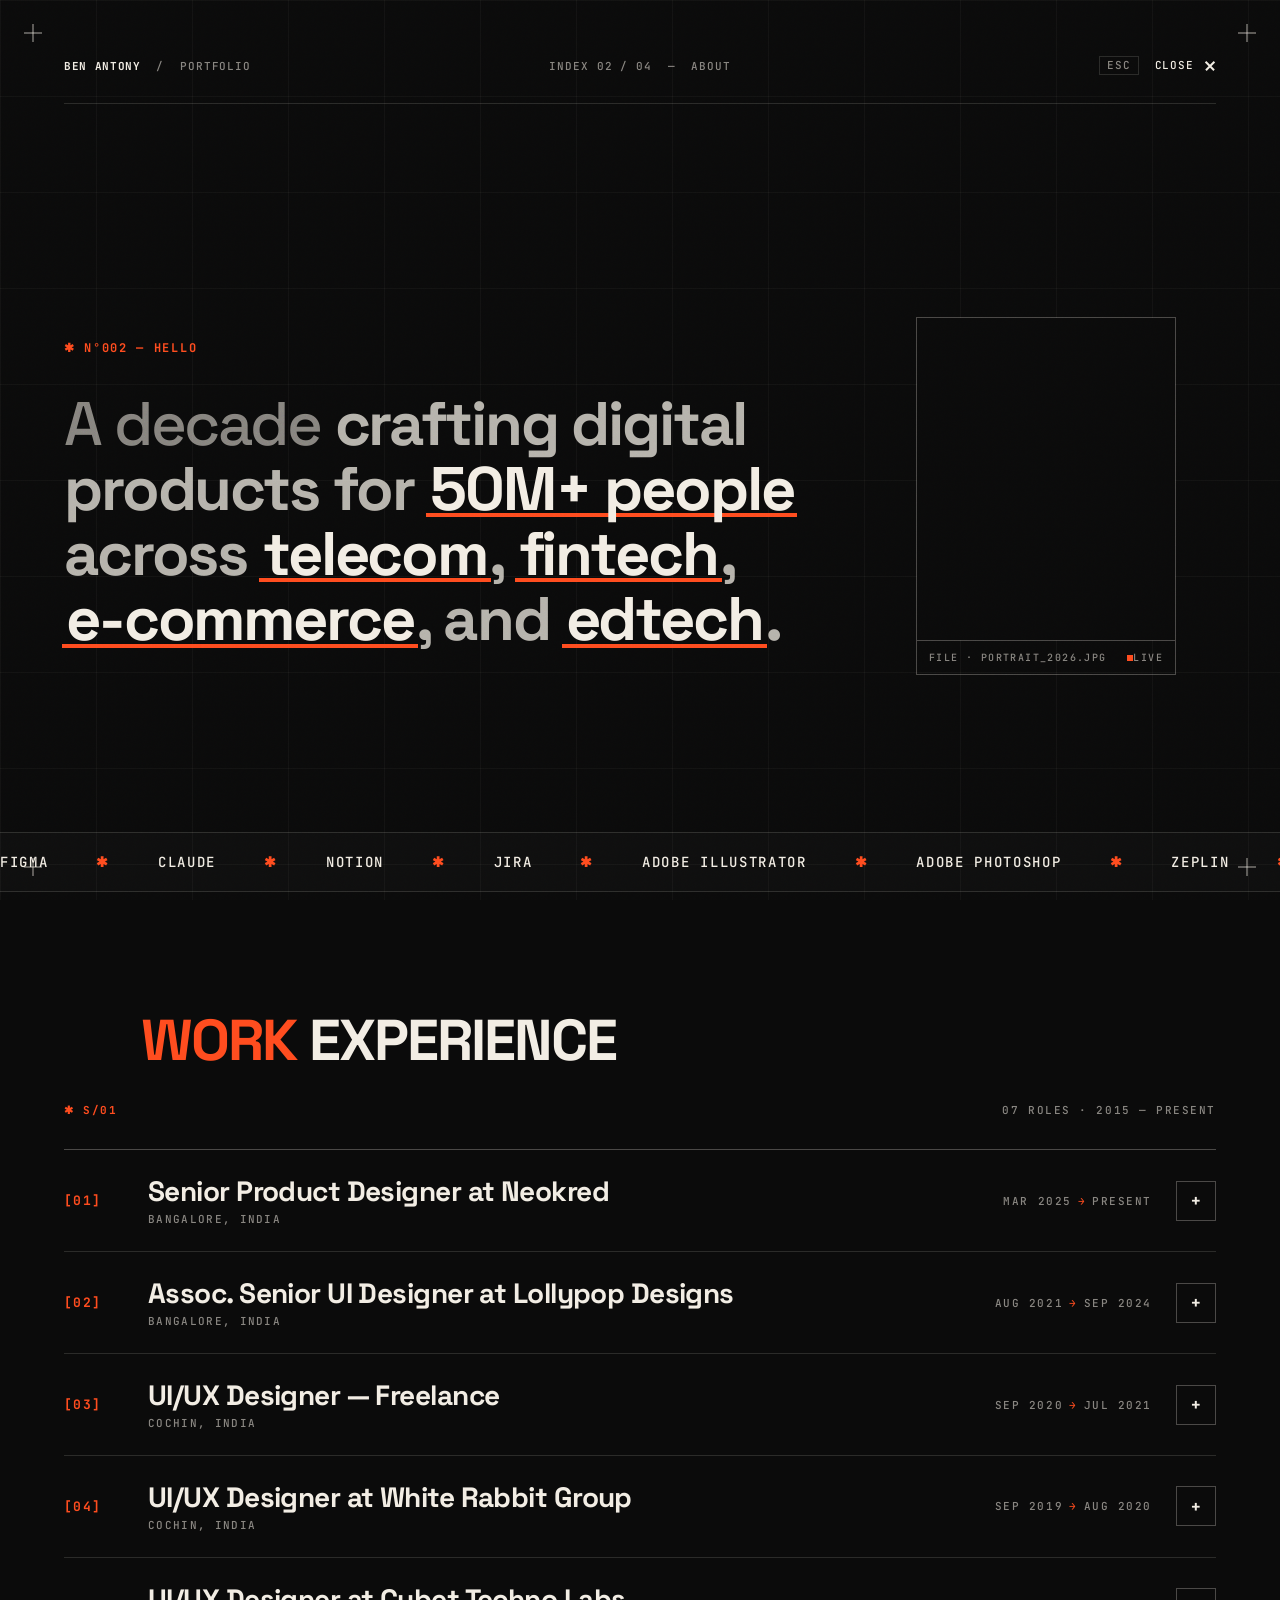
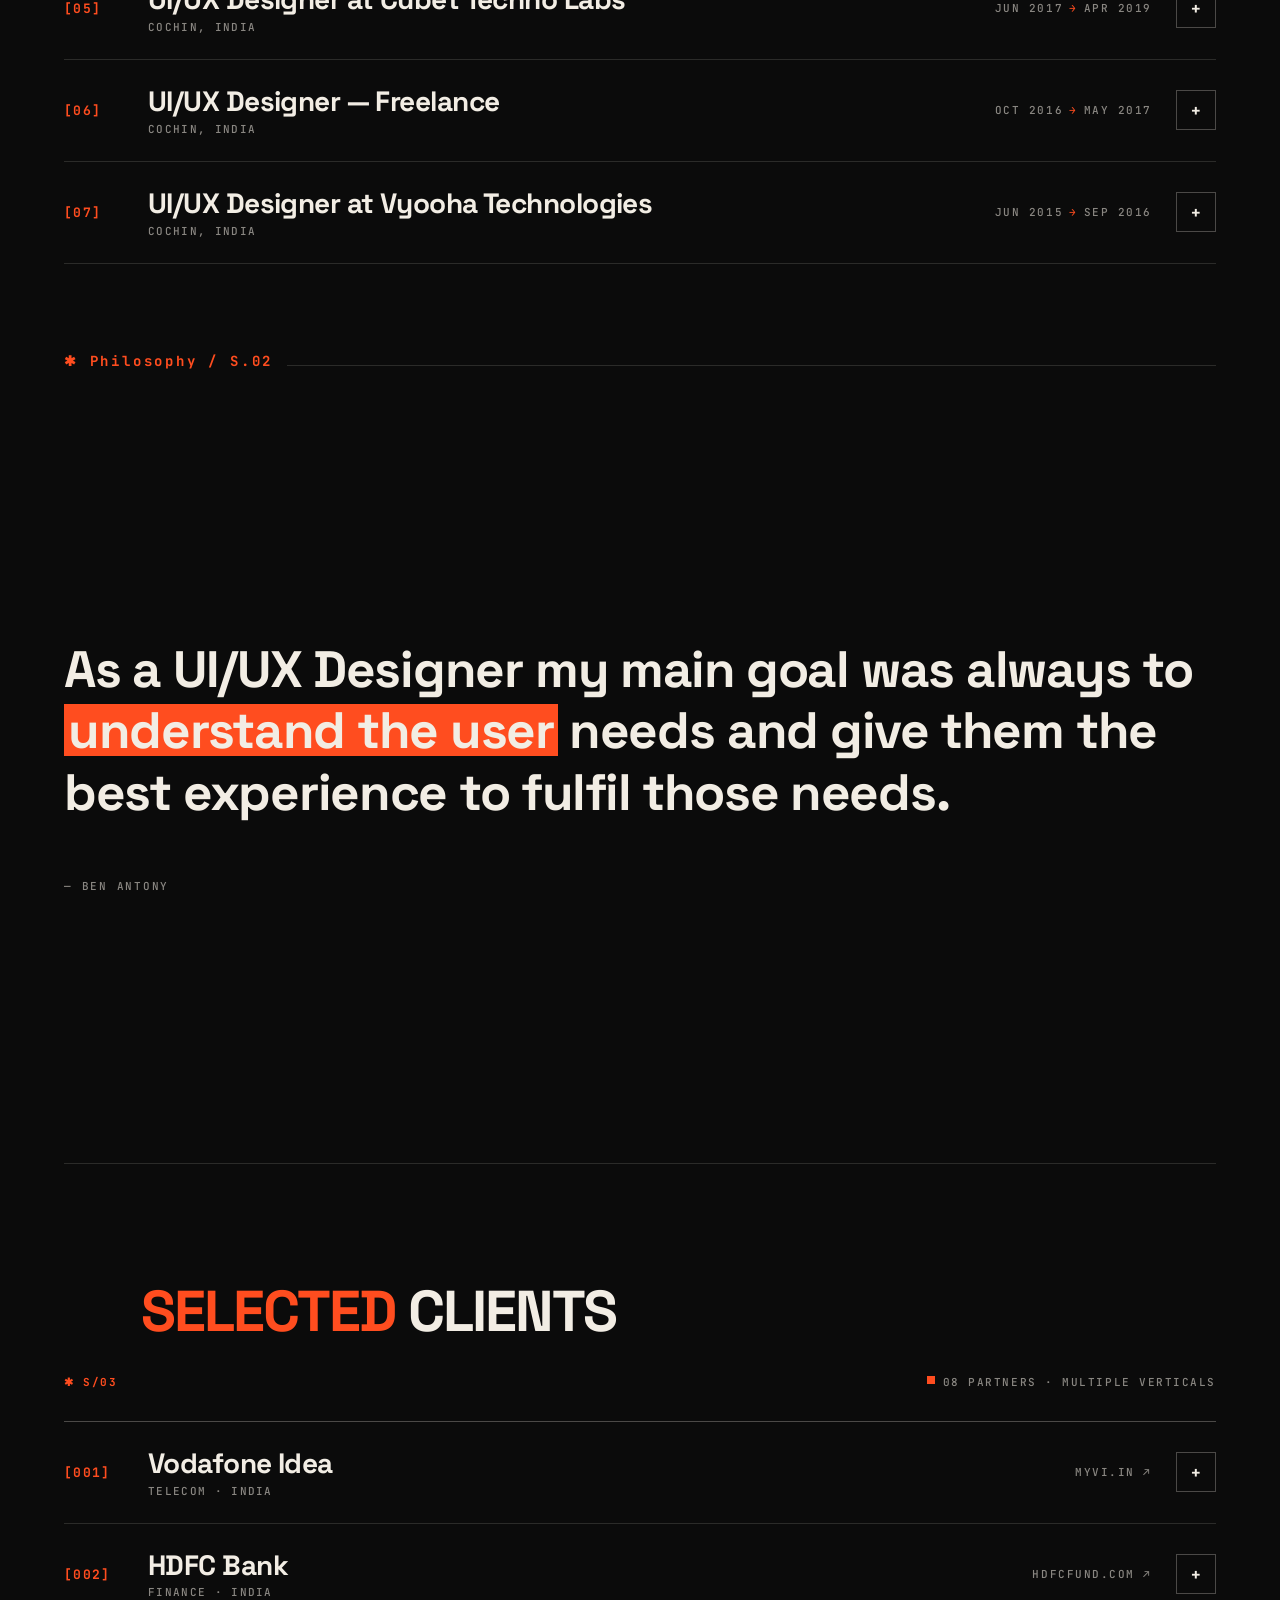
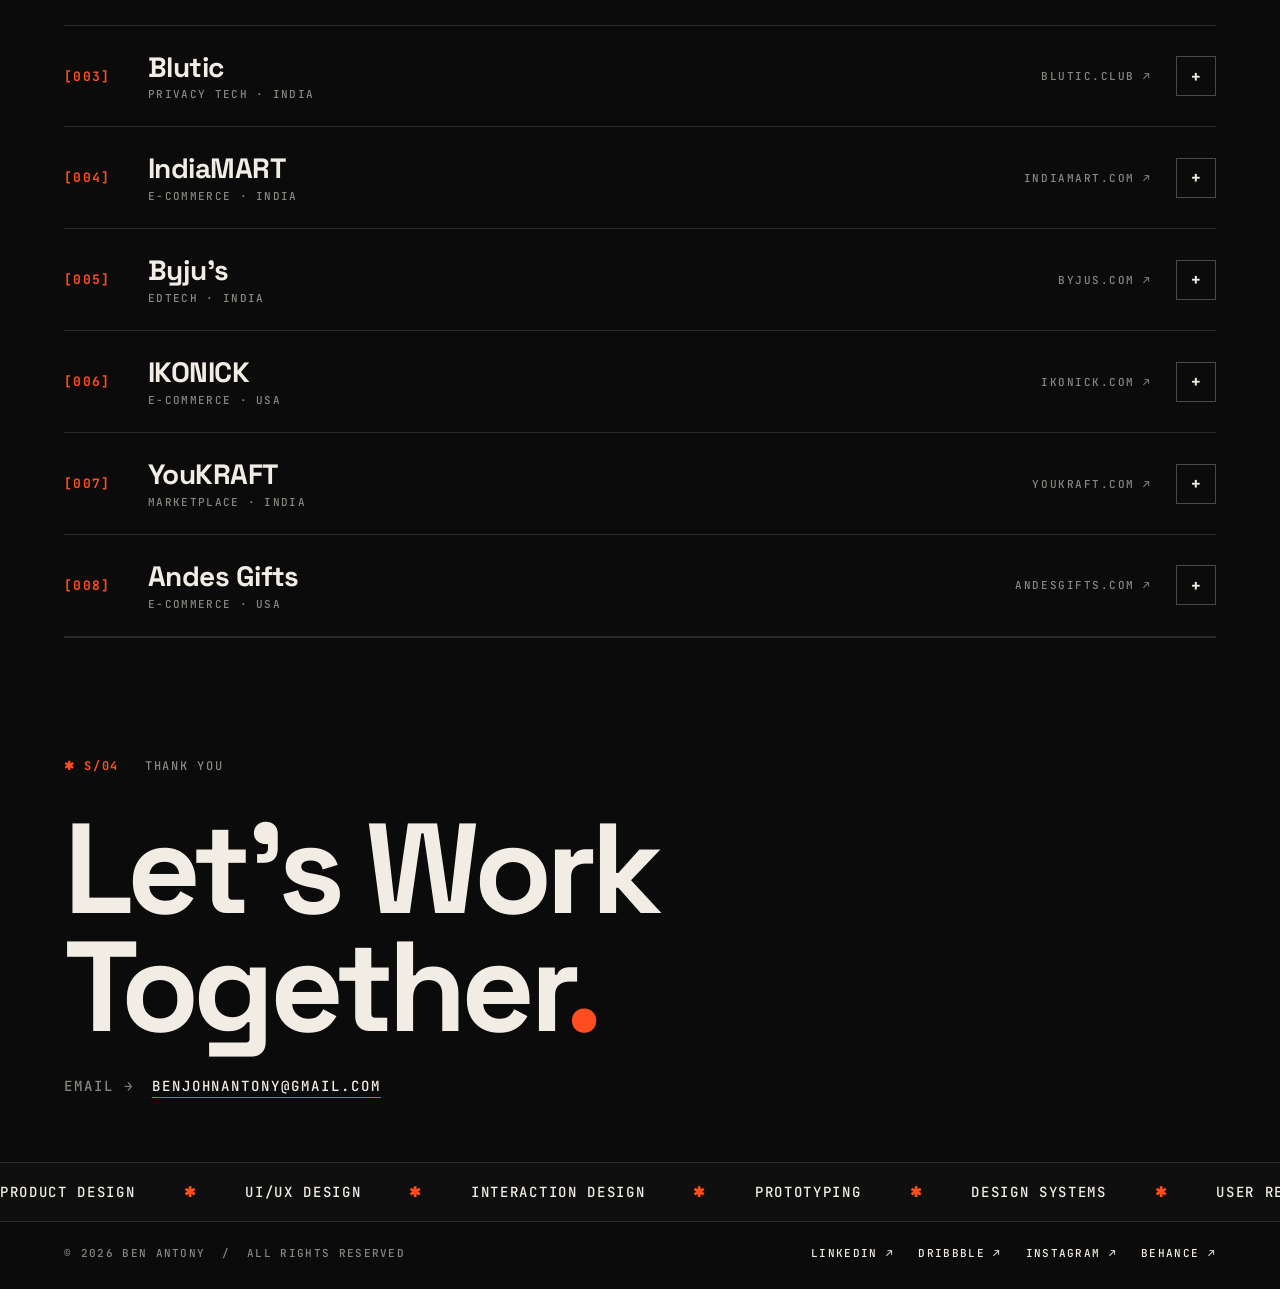
==== about.html @ 95769788 "Add files via upload" ====
<!doctype html>
<html lang="en">
<head>
<meta charset="utf-8" />
<meta name="viewport" content="width=device-width, initial-scale=1" />
<title>About — Ben Antony</title>
<meta name="description" content="Ben Antony — Product Designer. Work experience, selected clients, and design philosophy." />

<link rel="preconnect" href="https://fonts.googleapis.com">
<link rel="preconnect" href="https://fonts.gstatic.com" crossorigin>
<link href="https://fonts.googleapis.com/css2?family=Space+Grotesk:wght@500;700&family=JetBrains+Mono:wght@400;500;700&display=swap" rel="stylesheet">

<style>
  :root {
    --bg: #0B0B0B;
    --ink: #F2EDE4;
    --muted: rgba(242,237,228,0.55);
    --muted-soft: rgba(242,237,228,0.75);
    --accent: #FF4D1F;
    --rule: rgba(242,237,228,0.14);
    --rule-strong: rgba(242,237,228,0.28);
    --grid: rgba(242,237,228,0.04);
  }

  *, *::before, *::after { box-sizing: border-box; }
  html, body { margin: 0; padding: 0; background: var(--bg); color: var(--ink); scroll-behavior: smooth; }
  body {
    font-family: 'Space Grotesk', sans-serif;
    font-weight: 500;
    min-height: 100vh;
    overflow-x: hidden;
    -webkit-font-smoothing: antialiased;
    text-rendering: optimizeLegibility;
  }
  a { color: inherit; text-decoration: none; }
  button { font: inherit; color: inherit; background: none; border: none; padding: 0; cursor: pointer; }
  ::selection { background: var(--accent); color: #0a0a0a; }
  .mono { font-family: 'JetBrains Mono', monospace; }

  /* Grain overlay */
  body::before {
    content: '';
    position: fixed; inset: 0;
    background-image: url("data:image/svg+xml;utf8,<svg xmlns='http://www.w3.org/2000/svg' width='240' height='240'><filter id='n'><feTurbulence baseFrequency='0.9' numOctaves='2' stitchTiles='stitch'/></filter><rect width='100%25' height='100%25' filter='url(%23n)' opacity='0.45'/></svg>");
    mix-blend-mode: overlay;
    opacity: 0.35;
    pointer-events: none;
    z-index: 100;
  }
  /* Grid background */
  body::after {
    content: '';
    position: fixed; inset: 0;
    background-image:
      linear-gradient(var(--grid) 1px, transparent 1px),
      linear-gradient(90deg, var(--grid) 1px, transparent 1px);
    background-size: 96px 96px;
    pointer-events: none;
    z-index: 0;
  }

  /* Corner crosshairs */
  .mark { position: fixed; width: 18px; height: 18px; z-index: 5; pointer-events: none; }
  .mark::before, .mark::after { content: ''; position: absolute; background: var(--ink); opacity: 0.7; }
  .mark::before { left: 50%; top: 0; bottom: 0; width: 1px; transform: translateX(-0.5px); }
  .mark::after  { top: 50%; left: 0; right: 0; height: 1px; transform: translateY(-0.5px); }
  .mark.tl { top: 24px; left: 24px; }
  .mark.tr { top: 24px; right: 24px; }
  .mark.bl { bottom: 24px; left: 24px; }
  .mark.br { bottom: 24px; right: 24px; }

  .page {
    position: relative;
    padding: 56px 64px 0 64px;
    z-index: 1;
  }

  /* Top rail */
  .rail {
    display: grid;
    grid-template-columns: 1fr auto 1fr;
    align-items: center;
    gap: 24px;
    padding-bottom: 28px;
    border-bottom: 1px solid var(--rule);
    font-family: 'JetBrains Mono', monospace;
    font-size: 11px;
    letter-spacing: 0.08em;
    text-transform: uppercase;
    color: var(--muted);
  }
  .rail .l { text-align: left; }
  .rail .l .home { color: inherit; text-decoration: none; transition: color 0.2s ease; }
  .rail .l .home:hover { color: var(--accent); }
  .rail .c { text-align: center; }
  .rail .r { text-align: right; display: inline-flex; gap: 16px; justify-content: flex-end; align-items: center; }
  .rail b { color: var(--ink); font-weight: 700; letter-spacing: 0.06em; }
  .rail .close {
    display: inline-flex; align-items: center; gap: 10px;
    color: var(--ink);
    border-bottom: 1px solid transparent;
    transition: border-color 0.2s ease, color 0.2s ease;
  }
  .rail .close:hover { border-color: var(--ink); }
  .rail .close .x {
    width: 12px; height: 12px; position: relative; display: inline-block;
  }
  .rail .close .x::before, .rail .close .x::after {
    content: ''; position: absolute; top: 50%; left: 0; right: 0;
    height: 1.5px; background: currentColor;
  }
  .rail .close .x::before { transform: rotate(45deg); }
  .rail .close .x::after  { transform: rotate(-45deg); }
  .rail .kbd {
    display: inline-block;
    padding: 2px 7px;
    border: 1px solid var(--rule);
    color: var(--muted);
    font-size: 11px;
    letter-spacing: 0.08em;
    line-height: 1.2;
  }

  /* Hero */
  .hero {
    display: grid;
    grid-template-rows: 1fr auto;
    padding: 56px 0 0;
    min-height: calc(100vh - 112px);
    min-height: calc(100svh - 112px);
  }
  .hero-top {
    display: grid;
    grid-template-columns: 1fr auto;
    gap: 48px;
    align-items: center;
  }

  /* Hero clients ticker — pinned to the bottom edge of the hero */
  .hero-clients { align-self: end; }
  .hero .eyebrow {
    font-family: 'JetBrains Mono', monospace;
    font-size: 12px;
    letter-spacing: 0.14em;
    text-transform: uppercase;
    color: var(--muted);
    margin-bottom: 36px;
    display: flex; align-items: baseline; gap: 18px; flex-wrap: wrap;
  }
  .hero .eyebrow .num { color: var(--accent); font-weight: 700; }
  .hero .title {
    font-weight: 700;
    font-size: clamp(64px, 13vw, 208px);
    line-height: 0.86;
    letter-spacing: -0.045em;
    margin: 0;
    text-transform: uppercase;
  }
  .hero .title .row { display: block; }
  .hero .title .row.sub {
    font-size: clamp(28px, 4.5vw, 72px);
    letter-spacing: -0.03em;
    margin-top: 16px;
    color: var(--muted-soft);
  }
  .hero .title .dot { color: var(--accent); }

  /* Narrative intro (replaces oversized name) */
  .hero .intro {
    font-weight: 700;
    font-size: clamp(32px, 4.8vw, 80px);
    line-height: 1.06;
    letter-spacing: -0.035em;
    margin: 0;
    color: var(--muted-soft);
    max-width: 1280px;
  }
  .hero .intro .dim { color: var(--muted); font-weight: 500; }
  .hero .intro .hl {
    color: var(--ink);
    position: relative;
    display: inline-block;
    padding: 0 2px;
    white-space: nowrap;
  }
  .hero .intro .hl::before {
    content: '';
    position: absolute;
    left: -2px; right: -2px; bottom: 0.08em; height: 4px;
    background: var(--accent);
    transform-origin: left;
    transform: scaleX(0);
    transition: transform 0.8s cubic-bezier(.2,.7,.2,1) var(--d, 0s);
    z-index: -1;
  }
  .hero.in-view .intro .hl::before { transform: scaleX(1); }
  .hero .intro .hl:hover { color: var(--accent); }
  .hero .role-lockup {
    display: inline-flex;
    align-items: baseline;
    gap: 10px;
    margin-bottom: 18px;
    padding: 6px 12px 7px;
    border: 1px solid var(--rule-strong);
    font-family: 'JetBrains Mono', monospace;
    font-size: 11px;
    font-weight: 700;
    letter-spacing: 0.2em;
    text-transform: uppercase;
    color: var(--ink);
  }
  .hero .role-lockup .dot-live {
    width: 6px; height: 6px; background: var(--accent);
    display: inline-block;
    animation: pulse 1.6s ease-in-out infinite;
  }
  .hero-foot {
    margin-top: 36px;
    display: flex;
    flex-wrap: wrap;
    gap: 10px 12px;
    align-items: center;
  }
  .hero-foot .tag {
    display: inline-flex;
    align-items: center;
    gap: 10px;
    padding: 9px 14px;
    border: 1px solid var(--rule-strong);
    font-family: 'JetBrains Mono', monospace;
    font-size: 10px;
    letter-spacing: 0.18em;
    text-transform: uppercase;
    color: var(--muted);
  }
  .hero-foot .tag.solid {
    background: var(--accent);
    border-color: var(--accent);
    color: #0a0a0a;
  }
  .hero-foot .tag .mini {
    width: 6px; height: 6px; background: var(--accent);
    display: inline-block;
    animation: pulse 1.6s ease-in-out infinite;
  }
  .hero-foot .tag.solid .mini { background: #0a0a0a; animation: none; }

  .portrait {
    width: 260px;
    max-width: 28vw;
    border: 1px solid var(--rule-strong);
    position: relative;
    align-self: center;
  }
  .portrait .frame {
    aspect-ratio: 4 / 5;
    background: #111 url('assets/ben-portrait.jpg') center/cover no-repeat;
    filter: grayscale(1) contrast(1.05);
  }
  .portrait .caption {
    padding: 10px 12px;
    border-top: 1px solid var(--rule-strong);
    font-family: 'JetBrains Mono', monospace;
    font-size: 10px;
    letter-spacing: 0.14em;
    text-transform: uppercase;
    color: var(--muted);
    display: flex; justify-content: space-between; align-items: center;
  }
  .portrait .caption .dot {
    width: 6px; height: 6px; background: var(--accent);
    display: inline-block;
    animation: pulse 1.6s ease-in-out infinite;
  }
  @keyframes pulse { 0%,100% { opacity: 1 } 50% { opacity: 0.35 } }

  /* Stats */
  .stats {
    display: grid;
    grid-template-columns: repeat(4, 1fr);
    border-bottom: 1px solid var(--rule);
  }
  .stats .cell {
    padding: 22px 28px;
    border-right: 1px solid var(--rule);
    display: flex; flex-direction: column; gap: 6px;
  }
  .stats .cell:last-child { border-right: none; }
  .stats .k {
    font-family: 'JetBrains Mono', monospace;
    font-size: 10px;
    letter-spacing: 0.16em;
    text-transform: uppercase;
    color: var(--muted);
  }
  .stats .v {
    font-size: clamp(28px, 3.6vw, 48px);
    font-weight: 700;
    letter-spacing: -0.03em;
    line-height: 1;
  }
  .stats .v .unit { color: var(--accent); font-size: 0.55em; letter-spacing: 0; margin-left: 4px; }

  /* Social row */
  .socials-row {
    display: flex;
    justify-content: space-between;
    align-items: center;
    gap: 24px;
    padding: 22px 0;
    border-bottom: 1px solid var(--rule);
    font-family: 'JetBrains Mono', monospace;
    font-size: 11px;
    letter-spacing: 0.14em;
    text-transform: uppercase;
  }
  .socials-row .label { color: var(--muted); }
  .socials-row .links { display: flex; gap: 28px; flex-wrap: wrap; }
  .socials-row .links a {
    color: var(--ink);
    border-bottom: 1px solid transparent;
    transition: color 0.2s ease, border-color 0.2s ease;
  }
  .socials-row .links a:hover { color: var(--accent); border-color: var(--accent); }

  /* Section head */
  .section-head {
    display: grid;
    grid-template-columns: auto 1fr auto;
    gap: 24px;
    align-items: end;
    padding: 72px 0 32px;
  }
  .section-head .num {
    font-family: 'JetBrains Mono', monospace;
    font-size: 11px;
    letter-spacing: 0.14em;
    text-transform: uppercase;
    color: var(--accent);
    font-weight: 700;
  }
  .section-head .h {
    font-size: clamp(32px, 4.5vw, 64px);
    font-weight: 700;
    letter-spacing: -0.035em;
    line-height: 1;
    text-transform: uppercase;
  }
  .section-head .h .hl { color: var(--accent); }
  .section-head .meta {
    font-family: 'JetBrains Mono', monospace;
    font-size: 11px;
    letter-spacing: 0.14em;
    text-transform: uppercase;
    color: var(--muted);
    text-align: right;
  }

  /* Accordion list */
  .list { border-top: 1px solid var(--rule-strong); }
  .item {
    border-bottom: 1px solid var(--rule);
    position: relative;
  }
  .item-head {
    display: grid;
    grid-template-columns: 60px 1fr auto auto;
    align-items: center;
    gap: 24px;
    padding: 26px 0;
    cursor: pointer;
    width: 100%;
    text-align: left;
    transition: background 0.25s ease, padding 0.25s ease;
  }
  .item-head:hover { background: rgba(255,77,31,0.06); padding-left: 16px; padding-right: 16px; }
  .item-head .idx {
    font-family: 'JetBrains Mono', monospace;
    font-size: 13px;
    font-weight: 700;
    letter-spacing: 0.1em;
    color: var(--accent);
  }
  .item-head .title {
    font-size: clamp(22px, 2.2vw, 28px);
    font-weight: 700;
    letter-spacing: -0.02em;
    line-height: 1.1;
  }
  .item-head .title .sub {
    display: block;
    font-family: 'JetBrains Mono', monospace;
    font-size: 11px;
    font-weight: 500;
    letter-spacing: 0.12em;
    text-transform: uppercase;
    color: var(--muted);
    margin-top: 6px;
  }
  .item-head .dates {
    font-family: 'JetBrains Mono', monospace;
    font-size: 11px;
    letter-spacing: 0.14em;
    text-transform: uppercase;
    color: var(--muted);
    font-variant-numeric: tabular-nums;
    white-space: nowrap;
  }
  .item-head .dates .arr { color: var(--accent); margin: 0 6px; }
  .item-head .toggle {
    width: 40px; height: 40px;
    border: 1px solid var(--rule-strong);
    display: inline-flex; align-items: center; justify-content: center;
    font-family: 'JetBrains Mono', monospace;
    font-size: 16px;
    font-weight: 700;
    color: var(--ink);
    transition: background 0.2s ease, border-color 0.2s ease, color 0.2s ease, transform 0.25s ease;
  }
  .item[aria-expanded="true"] .toggle {
    background: var(--accent);
    border-color: var(--accent);
    color: #0a0a0a;
  }
  .item[aria-expanded="true"] .toggle .sign { transform: rotate(45deg); display: inline-block; }
  .toggle .sign { display: inline-block; transition: transform 0.3s ease; }

  .item-body {
    padding-left: 84px;
    padding-right: 56px;
    max-height: 0;
    overflow: hidden;
    opacity: 0;
    transition: max-height 0.4s ease, opacity 0.3s ease, padding 0.3s ease;
  }
  .item[aria-expanded="true"] .item-body {
    max-height: 6000px;
    opacity: 1;
    padding-bottom: 32px;
    padding-top: 8px;
  }
  .item-body p {
    margin: 0 0 14px;
    font-size: 15px;
    line-height: 1.65;
    color: var(--muted-soft);
    max-width: 780px;
  }
  .item-body strong, .item-body .bold {
    font-weight: 700;
    color: var(--ink);
    font-family: 'JetBrains Mono', monospace;
    font-size: 12px;
    letter-spacing: 0.12em;
    text-transform: uppercase;
    display: inline-block;
    padding: 2px 8px;
    border: 1px solid var(--rule-strong);
    margin-right: 8px;
  }
  .item-body ul {
    list-style: none;
    padding: 0;
    margin: 0 0 18px;
    max-width: 780px;
  }
  .item-body ul li {
    font-size: 15px;
    line-height: 1.6;
    color: var(--muted-soft);
    padding-left: 24px;
    position: relative;
    margin-bottom: 6px;
  }
  .item-body ul li::before {
    content: '—';
    position: absolute;
    left: 0;
    color: var(--accent);
  }
  .item-body .sub-divider {
    height: 1px;
    background: var(--rule);
    margin: 20px 0;
    max-width: 780px;
  }

  /* Quote / Philosophy carousel */
  .quote {
    padding: 0;
    border-bottom: 1px solid var(--rule);
    min-height: 100vh;
    min-height: 100svh;
    position: relative;
    display: grid;
    grid-template-rows: auto 1fr auto;
  }
  .quote .mark-q {
    font-family: 'JetBrains Mono', monospace;
    font-size: 14px;
    font-weight: 700;
    letter-spacing: 0.2em;
    color: var(--accent);
    margin: 88px 0 0;
    display: flex; align-items: baseline; gap: 14px;
  }
  .quote .mark-q::after {
    content: '';
    flex: 1;
    height: 1px;
    background: var(--rule);
  }
  .quote-stack {
    align-self: center;
    display: grid;
    grid-template-areas: "stack";
    width: 100%;
  }
  .quote-slide {
    grid-area: stack;
    opacity: 0;
    visibility: hidden;
    transition: opacity 0.6s cubic-bezier(.2,.7,.2,1),
                visibility 0s linear 0.6s;
    pointer-events: none;
    will-change: opacity;
  }
  .quote-slide.is-active {
    opacity: 1;
    visibility: visible;
    transition: opacity 0.6s cubic-bezier(.2,.7,.2,1),
                visibility 0s linear 0s;
    pointer-events: auto;
  }
  .quote-slide blockquote {
    font-size: clamp(28px, 4vw, 56px);
    font-weight: 700;
    line-height: 1.2;
    letter-spacing: -0.025em;
    margin: 0;
    max-width: 1280px;
    cursor: none;
  }
  /* Per-word reveal */
  .quote-slide .word {
    display: inline-block;
    opacity: 0;
    transform: translateY(22px);
    filter: blur(6px);
    transition: opacity 0.7s cubic-bezier(.2,.7,.2,1),
                transform 0.7s cubic-bezier(.2,.7,.2,1),
                filter 0.7s cubic-bezier(.2,.7,.2,1),
                color 0.2s ease;
    transition-delay: var(--d, 0s);
    will-change: transform, opacity, filter;
  }
  .quote-slide.is-active .word {
    opacity: 1;
    transform: translateY(0);
    filter: blur(0);
  }
  /* Hover lift per word */
  .quote-slide .word:hover {
    transform: translateY(-4px);
    color: var(--accent);
    transition-duration: 0.25s, 0.25s, 0.25s, 0.2s;
  }
  .quote-slide .hl {
    color: var(--ink);
    position: relative;
    display: inline-block;
    padding: 0 4px;
  }
  .quote-slide .hl::before {
    content: '';
    position: absolute;
    left: 0; right: 0; top: 0.08em; bottom: 0.12em;
    background: var(--accent);
    z-index: -1;
    transform-origin: left;
    transform: scaleX(0);
    transition: transform 0.8s cubic-bezier(.2,.7,.2,1) var(--hl-delay, 0.6s);
  }
  .quote-slide.is-active .hl::before { transform: scaleX(1); }
  .quote-slide .hl:hover::before { background: var(--ink); }
  .quote-slide .hl:hover { color: var(--accent); }
  .quote-slide .hl .word { color: inherit; }
  .quote-slide .hl .word:hover { color: inherit; transform: translateY(-4px); }
  .quote-slide .sig {
    margin-top: 56px;
    font-family: 'JetBrains Mono', monospace;
    font-size: 11px;
    letter-spacing: 0.16em;
    text-transform: uppercase;
    color: var(--muted);
  }
  .quote-nav {
    margin: 0 0 88px;
    display: flex;
    align-items: center;
    justify-content: space-between;
    gap: 24px;
    font-family: 'JetBrains Mono', monospace;
    font-size: 11px;
    letter-spacing: 0.14em;
    text-transform: uppercase;
    color: var(--muted);
  }
  .quote-nav .dots { display: inline-flex; gap: 10px; }
  .quote-nav .dot {
    width: 28px; height: 2px; background: var(--rule-strong);
    display: inline-block; padding: 0; border: 0;
    cursor: pointer; transition: background 0.4s ease, width 0.4s ease;
  }
  .quote-nav .dot:hover { background: var(--muted); }
  .quote-nav .dot.is-active { background: var(--accent); width: 56px; }
  .quote-nav .counter b { color: var(--ink); font-weight: 700; letter-spacing: 0.08em; }

  /* Clients */
  .clients-head .meta span::before {
    content: '';
    display: inline-block;
    width: 8px; height: 8px;
    background: var(--accent);
    margin-right: 8px;
    vertical-align: 2px;
  }

  /* Closer (thanks) */
  .closer {
    padding: 120px 0 64px;
    text-align: left;
    position: relative;
    border-top: 1px solid var(--rule);
  }
  .closer .eyebrow {
    font-family: 'JetBrains Mono', monospace;
    font-size: 12px;
    letter-spacing: 0.14em;
    text-transform: uppercase;
    color: var(--muted);
    margin-bottom: 36px;
  }
  .closer .eyebrow .num { color: var(--accent); font-weight: 700; }
  .closer .closer-title {
    font-weight: 700;
    font-size: clamp(56px, 10vw, 152px);
    line-height: 0.92;
    letter-spacing: -0.045em;
    margin: 0;
    max-width: 100%;
    overflow-wrap: anywhere;
  }
  .closer .closer-title .dot { color: var(--accent); }
  .closer .mail {
    margin-top: 32px;
    display: flex;
    align-items: baseline;
    gap: 18px;
    flex-wrap: wrap;
    font-family: 'JetBrains Mono', monospace;
    font-size: 14px;
    letter-spacing: 0.14em;
    text-transform: uppercase;
  }
  .closer .mail .k { color: var(--muted); }
  .closer .mail a {
    color: var(--ink);
    border-bottom: 1px solid var(--accent);
    padding-bottom: 2px;
    transition: color 0.2s ease;
  }
  .closer .mail a:hover { color: var(--accent); }

  /* Ticker */
  .ticker {
    margin: 0 -64px;
    border-top: 1px solid var(--rule);
    border-bottom: 1px solid var(--rule);
    overflow: hidden;
    padding: 20px 0;
    background: rgba(242,237,228,0.02);
  }
  .ticker-track {
    display: flex;
    white-space: nowrap;
    animation: marquee 32s linear infinite;
    font-family: 'JetBrains Mono', monospace;
    font-size: 14px;
    letter-spacing: 0.12em;
    text-transform: uppercase;
    color: var(--ink);
    will-change: transform;
  }
  .ticker-track .chunk { display: inline-flex; align-items: center; gap: 48px; padding-right: 48px; }
  .ticker-track .star { color: var(--accent); font-weight: 700; }
  @keyframes marquee {
    from { transform: translateX(0); }
    to   { transform: translateX(-50%); }
  }

  /* Footer */
  .foot {
    display: grid;
    grid-template-columns: 1fr 1fr;
    gap: 32px;
    padding: 24px 0 28px;
    font-family: 'JetBrains Mono', monospace;
    font-size: 11px;
    letter-spacing: 0.12em;
    text-transform: uppercase;
    color: var(--muted);
  }
  .foot a { color: var(--ink); border-bottom: 1px solid transparent; transition: border-color 0.2s ease, color 0.2s ease; }
  .foot a:hover { color: var(--accent); border-color: var(--accent); }
  .foot .socials { display: flex; gap: 24px; justify-content: flex-end; flex-wrap: wrap; }

  /* Back-to-top */
  .totop {
    position: fixed;
    right: 24px;
    bottom: 24px;
    z-index: 6;
    width: 48px; height: 48px;
    border: 1px solid var(--rule-strong);
    background: var(--bg);
    display: inline-flex; align-items: center; justify-content: center;
    color: var(--ink);
    font-family: 'JetBrains Mono', monospace;
    font-size: 16px;
    font-weight: 700;
    opacity: 0;
    transform: translateY(12px);
    transition: opacity 0.3s ease, transform 0.3s ease, color 0.2s ease, border-color 0.2s ease, background 0.2s ease;
  }
  .totop.on { opacity: 1; transform: translateY(0); }
  .totop:hover { background: var(--accent); border-color: var(--accent); color: #0a0a0a; }

  /* Custom cursor */
  @media (pointer: fine) {
    html, body, a, button { cursor: none; }
  }
  .cursor-dot, .cursor-ring {
    position: fixed;
    top: 0; left: 0;
    pointer-events: none;
    z-index: 200;
    mix-blend-mode: difference;
  }
  .cursor-dot {
    width: 6px; height: 6px;
    background: var(--accent);
    transform: translate3d(-100px, -100px, 0) translate(-50%, -50%);
    transition: width 0.2s ease, height 0.2s ease, opacity 0.2s ease, background 0.2s ease;
    mix-blend-mode: normal;
  }
  .cursor-ring {
    width: 32px; height: 32px;
    border: 1px solid var(--ink);
    transform: translate3d(-100px, -100px, 0) translate(-50%, -50%);
    transition: width 0.28s cubic-bezier(0.2,0.8,0.2,1),
                height 0.28s cubic-bezier(0.2,0.8,0.2,1),
                background 0.2s ease,
                border-color 0.2s ease;
    display: flex; align-items: center; justify-content: center;
  }
  .cursor-ring .label {
    font-family: 'JetBrains Mono', monospace;
    font-size: 10px;
    font-weight: 700;
    letter-spacing: 0.14em;
    text-transform: uppercase;
    color: #0a0a0a;
    opacity: 0;
    transition: opacity 0.15s ease 0.05s;
    white-space: nowrap;
  }
  body.c-link .cursor-ring {
    width: 56px; height: 56px;
    border-color: var(--accent);
  }
  body.c-link .cursor-dot { width: 4px; height: 4px; }
  body.c-block .cursor-ring {
    width: 96px; height: 96px;
    background: var(--accent);
    border-color: var(--accent);
    mix-blend-mode: normal;
  }
  body.c-block .cursor-ring .label { opacity: 1; }
  body.c-block .cursor-dot { opacity: 0; }
  body.c-press .cursor-ring { width: 24px; height: 24px; }
  @media (pointer: coarse) {
    .cursor-dot, .cursor-ring { display: none; }
  }

  /* Responsive */
  @media (max-width: 1100px) {
    .hero { grid-template-columns: 1fr; }
    .portrait { width: 220px; max-width: 50vw; justify-self: start; }
  }
  @media (max-width: 1024px) {
    .page { padding: 44px 28px 0; }
    .ticker { margin: 0 -28px; }
    .stats { grid-template-columns: repeat(2, 1fr); }
    .stats .cell:nth-child(2) { border-right: none; }
    .stats .cell:nth-child(1), .stats .cell:nth-child(2) { border-bottom: 1px solid var(--rule); }
    .item-head { grid-template-columns: 44px 1fr auto; padding: 22px 0; }
    .item-head .dates { grid-column: 2 / 3; font-size: 10px; margin-top: 8px; }
    .item-head .toggle { grid-column: 3 / 4; grid-row: 1 / 3; align-self: center; }
    .item-body { padding-left: 52px; padding-right: 0; }
  }
  @media (max-width: 640px) {
    .page { padding: 32px 20px 0; }
    .ticker { margin: 0 -20px; padding: 14px 0; }
    .ticker-track { font-size: 12px; }
    .rail { grid-template-columns: 1fr auto; }
    .rail .c { display: none; }
    .hero { padding: 40px 0; min-height: calc(100vh - 88px); min-height: calc(100svh - 88px); }
    .hero-top { grid-template-columns: 1fr; gap: 24px; }
    .hero .eyebrow { margin-bottom: 24px; }
    .hero .intro { font-size: clamp(26px, 6.2vw, 44px); line-height: 1.12; }
    .hero .intro .hl { white-space: normal; }
    .hero .role-lockup { font-size: 10px; letter-spacing: 0.16em; }
    .hero-foot { margin-top: 24px; gap: 8px; }
    .hero-foot .tag { padding: 7px 10px; font-size: 9px; letter-spacing: 0.14em; }
    .hero-clients { margin-top: 24px; }
    .portrait { width: 160px; }
    .section-head { grid-template-columns: 1fr; gap: 8px; padding: 56px 0 24px; }
    .section-head .meta { text-align: left; }
    .stats { grid-template-columns: 1fr; }
    .stats .cell { border-right: none; border-bottom: 1px solid var(--rule); }
    .stats .cell:last-child { border-bottom: none; }
    .item-head { grid-template-columns: 28px 1fr auto; gap: 16px; }
    .item-body { padding-left: 0; }
    .item-body strong, .item-body .bold { font-size: 10px; }
    .quote { min-height: calc(100vh - 88px); min-height: calc(100svh - 88px); }
    .quote .mark-q { margin: 56px 0 0; }
    .quote-slide .sig { margin-top: 32px; }
    .quote-nav { margin: 0 0 56px; flex-direction: column; align-items: flex-start; gap: 16px; }
    .closer { padding: 80px 0 48px; }
    .foot { grid-template-columns: 1fr; gap: 16px; padding: 18px 0 22px; }
    .foot .socials { justify-content: flex-start; }
    .socials-row { flex-direction: column; align-items: flex-start; gap: 12px; }
    .socials-row .links { gap: 18px; }
    .mark { width: 12px; height: 12px; }
    .mark.tl, .mark.tr { top: 12px; }
    .mark.bl, .mark.br { bottom: 12px; }
    .mark.tl, .mark.bl { left: 12px; }
    .mark.tr, .mark.br { right: 12px; }
    .totop { right: 14px; bottom: 14px; width: 40px; height: 40px; }
  }
  @media (prefers-reduced-motion: reduce) {
    .ticker-track { animation: none; }
    .portrait .caption .dot { animation: none; }
    html, body { scroll-behavior: auto; }
  }
</style>
<script>try{if(sessionStorage.getItem('pt-light')){document.documentElement.classList.add('pt-light');sessionStorage.removeItem('pt-light');setTimeout(function(){document.documentElement.classList.remove('pt-light');},850);}}catch(e){}</script>
<link rel="stylesheet" href="assets/transition.css" />
</head>
<body id="top">
  <div class="page-transition intro" aria-hidden="true"></div>
  <div class="cursor-dot" aria-hidden="true"></div>
  <div class="cursor-ring" aria-hidden="true"><span class="label">Open ↗</span></div>

  <span class="mark tl" aria-hidden="true"></span>
  <span class="mark tr" aria-hidden="true"></span>
  <span class="mark bl" aria-hidden="true"></span>
  <span class="mark br" aria-hidden="true"></span>

  <div class="page">
    <!-- Top rail -->
    <header class="rail">
      <div class="l"><b>Ben Antony</b> &nbsp;/&nbsp; <a class="home" href="index.html">Portfolio</a></div>
      <div class="c">Index 02 / 04 &nbsp;—&nbsp; About</div>
      <div class="r">
        <span class="kbd">ESC</span>
        <a href="index.html" class="close" aria-label="Close and return to home">
          <span>Close</span>
          <span class="x" aria-hidden="true"></span>
        </a>
      </div>
    </header>

    <!-- Hero -->
    <section class="hero" id="hero">
      <div class="hero-top">
        <div class="hero-copy">
          <div class="eyebrow">
            <span class="num">✱ N°002 — Hello</span>
          </div>
          <h1 class="intro">
            <span class="dim">A decade</span> crafting digital products for <span class="hl">50M+ people</span> across <span class="hl">telecom</span>, <span class="hl">fintech</span>, <span class="hl">e‑commerce</span>, and <span class="hl">edtech</span>.
          </h1>
        </div>
        <figure class="portrait" aria-label="Portrait of the designer">
          <div class="frame" role="img" aria-label="Portrait"></div>
          <figcaption class="caption">
            <span>File · Portrait_2026.jpg</span>
            <span><span class="dot"></span>Live</span>
          </figcaption>
        </figure>
      </div>

      <!-- Tools marquee — what I work with -->
      <div class="ticker hero-clients" aria-label="Tools I use">
        <div class="ticker-track">
          <span class="chunk">Figma <span class="star">✱</span> Claude <span class="star">✱</span> Notion <span class="star">✱</span> Jira <span class="star">✱</span> Adobe Illustrator <span class="star">✱</span> Adobe Photoshop <span class="star">✱</span> Zeplin <span class="star">✱</span> Sketch <span class="star">✱</span> Adobe XD <span class="star">✱</span> Framer <span class="star">✱</span> Lottie <span class="star">✱</span> ChatGPT <span class="star">✱</span> Midjourney <span class="star">✱</span> FigJam <span class="star">✱</span></span>
          <span class="chunk">Figma <span class="star">✱</span> Claude <span class="star">✱</span> Notion <span class="star">✱</span> Jira <span class="star">✱</span> Adobe Illustrator <span class="star">✱</span> Adobe Photoshop <span class="star">✱</span> Zeplin <span class="star">✱</span> Sketch <span class="star">✱</span> Adobe XD <span class="star">✱</span> Framer <span class="star">✱</span> Lottie <span class="star">✱</span> ChatGPT <span class="star">✱</span> Midjourney <span class="star">✱</span> FigJam <span class="star">✱</span></span>
        </div>
      </div>
    </section>

    <!-- Work Experience -->
    <section id="work">
      <header class="section-head">
        <div class="num">✱ S/01</div>
        <h2 class="h"><span class="hl">Work</span> Experience</h2>
        <div class="meta">07 Roles · 2015 — Present</div>
      </header>

      <div class="list">
        <!-- 01 -->
        <article class="item" data-expandable aria-expanded="false">
          <button class="item-head" type="button">
            <span class="idx">[01]</span>
            <span class="title">Senior Product Designer at Neokred<span class="sub">Bangalore, India</span></span>
            <span class="dates">Mar 2025<span class="arr">→</span>Present</span>
            <span class="toggle" aria-hidden="true"><span class="sign">+</span></span>
          </button>
          <div class="item-body">
            <ul>
              <li>Driving product design across 5+ fintech products at Neokred.</li>
              <li>Shaping privacy-first, compliant experiences for Blutic platforms (Consent Manager, Cookie Manager), simplifying consent and cookie management (DPDP-aligned).</li>
              <li>Designed Neokred's Payment Gateway for seamless, scalable transaction experiences.</li>
              <li>Driving design contributions across key verticals including Collectbot, Perkle, Profile X, and SoundBox &amp; POS devices.</li>
              <li>Scaling design consistency through design system contributions and seamless design-to-development handoff.</li>
              <li>Applying an AI-driven design approach to enhance workflows, decision-making, and overall product experience.</li>
            </ul>
          </div>
        </article>

        <!-- 02 -->
        <article class="item" data-expandable aria-expanded="false">
          <button class="item-head" type="button">
            <span class="idx">[02]</span>
            <span class="title">Assoc. Senior UI Designer at Lollypop Designs<span class="sub">Bangalore, India</span></span>
            <span class="dates">Aug 2021<span class="arr">→</span>Sep 2024</span>
            <span class="toggle" aria-hidden="true"><span class="sign">+</span></span>
          </button>
          <div class="item-body">
            <p>Contributed to multiple high-impact projects, delivering innovative designs and achieving significant market outcomes through individual contributions and multidisciplinary collaboration.</p>
            <p><span class="bold">Vodafone Idea</span> Telecom (via Lollypop):</p>
            <ul>
              <li>Played a pivotal role in designing and enhancing the Vi consumer app, serving over 50 million active users in India.</li>
              <li>Performed research to inform design decisions, employing techniques such as stakeholder interviews, surveys and competitive analysis.</li>
              <li>Designed and validated user interfaces, focusing on creating intuitive, efficient, and visually appealing user experiences. Created prototypes and conducted usability testing to gather feedback and iteratively refine designs.</li>
              <li>Facilitated effective communication and coordination between design and development teams, providing detailed design specifications and assets.</li>
              <li>Contributed to the development of Vodafone Idea design system.</li>
              <li>Worked across various verticals of Vodafone Idea, including Games, Music, Shop, Vi Web, FLX, and VIBM.</li>
            </ul>
            <p><span class="bold">IndiaMART</span> Ecommerce (via Lollypop):</p>
            <ul>
              <li>Led the design and enhancement of the IndiaMART consumer app and website, catering to over 10 million active users in India.</li>
              <li>Engaged with stakeholders to identify and prioritise user pain points and areas for improvement, implementing necessary enhancements.</li>
              <li>Crafted and validated user interfaces with a focus on fostering intuitive, streamlined, and visually captivating user experiences.</li>
            </ul>
            <p><span class="bold">HDFC</span> Finance (via Lollypop):</p>
            <ul>
              <li>Initiated, executed and delivered the end-to-end redesign of the HDFC mutual fund application and website.</li>
              <li>Collaborated with stakeholders to identify and prioritise user pain points and areas for improvement.</li>
              <li>Designed and validated user interfaces, focusing on creating intuitive, efficient, and visually appealing user experiences.</li>
              <li>Led the development of a comprehensive design system.</li>
            </ul>
            <div class="sub-divider"></div>
            <p>Showcased strong critical thinking, problem-solving, facilitation, agile practices, and cross-functional team collaboration skills while continuously learning effective project management techniques.</p>
            <div class="sub-divider"></div>
            <p>Demonstrated exceptional written and verbal communication skills, as well as presentation abilities, to effectively deliver compelling pitches.</p>
            <div class="sub-divider"></div>
            <p>Recognised with client appreciations and awards.</p>
          </div>
        </article>

        <!-- 03 -->
        <article class="item" data-expandable aria-expanded="false">
          <button class="item-head" type="button">
            <span class="idx">[03]</span>
            <span class="title">UI/UX Designer — Freelance<span class="sub">Cochin, India</span></span>
            <span class="dates">Sep 2020<span class="arr">→</span>Jul 2021</span>
            <span class="toggle" aria-hidden="true"><span class="sign">+</span></span>
          </button>
          <div class="item-body">
            <p>As a freelancer, I managed the design of various mini projects, overseeing the entire process from initial concept to final delivery.</p>
            <ul>
              <li>Conducted client consultations to thoroughly understand their requirements.</li>
              <li>Performed research to inform design decisions.</li>
              <li>Analysed research data to develop user personas and journey maps, ensuring that design solutions were user-centric and aligned with market trends.</li>
              <li>Designed and validated workflows, wireframes, and user interfaces, focusing on creating intuitive, efficient, and visually appealing user experiences.</li>
            </ul>
            <p>Before joining a new company, I always try to dedicate some time to working on freelance projects. This approach allows me to expand my skills and foster creativity beyond the confines of a conventional organizational structure while also affording me the opportunity to spend quality time on personal development and exploring my hobbies.</p>
          </div>
        </article>

        <!-- 04 -->
        <article class="item" data-expandable aria-expanded="false">
          <button class="item-head" type="button">
            <span class="idx">[04]</span>
            <span class="title">UI/UX Designer at White Rabbit Group<span class="sub">Cochin, India</span></span>
            <span class="dates">Sep 2019<span class="arr">→</span>Aug 2020</span>
            <span class="toggle" aria-hidden="true"><span class="sign">+</span></span>
          </button>
          <div class="item-body">
            <p>Worked on multiple professional projects, delivering innovative designs and achieving significant market outcomes through individual contributions and multidisciplinary collaboration.</p>
            <p><span class="bold">Andes Gifts</span> Ecommerce (via White Rabbit):</p>
            <ul>
              <li>Initiated, executed and delivered the end-to-end designing of Andes Gifts website.</li>
              <li>Conducted thorough analysis to understand project requirements.</li>
              <li>Performed research to inform design decisions, employing techniques such as stakeholder interviews, surveys, and competitive analysis. Developed user personas and journey maps.</li>
              <li>Designed and validated workflows, wireframes, and user interfaces utilising industry-standard tools like Sketch, Adobe Photoshop, Adobe Illustrator, Invision. Conducted usability testing to iteratively refine designs.</li>
            </ul>
            <p><span class="bold">IKONICK</span> Ecommerce (via White Rabbit):</p>
            <ul>
              <li>Contributed to the design and enhancement of the IKONICK consumer website.</li>
              <li>Conducted thorough analysis to understand project requirements.</li>
              <li>Engaged with stakeholders to identify and prioritise user pain points.</li>
              <li>Crafted and validated user interfaces focused on intuitive, streamlined, and visually captivating user experiences.</li>
            </ul>
            <div class="sub-divider"></div>
            <p>Demonstrated strong critical thinking, problem-solving, facilitation, agile practices, and cross-functional team collaboration skills.</p>
            <div class="sub-divider"></div>
            <p>Demonstrated exceptional written and verbal communication skills, as well as presentation abilities.</p>
          </div>
        </article>

        <!-- 05 -->
        <article class="item" data-expandable aria-expanded="false">
          <button class="item-head" type="button">
            <span class="idx">[05]</span>
            <span class="title">UI/UX Designer at Cubet Techno Labs<span class="sub">Cochin, India</span></span>
            <span class="dates">Jun 2017<span class="arr">→</span>Apr 2019</span>
            <span class="toggle" aria-hidden="true"><span class="sign">+</span></span>
          </button>
          <div class="item-body">
            <p>Initiated, executed and delivered the end-to-end design of multiple professional projects, delivering innovative designs through individual contributions and multidisciplinary collaboration. Conducted thorough analysis to understand project requirements, and performed research to inform design decisions. Designed and validated workflows, wireframes, and user interfaces focused on intuitive, efficient, and visually appealing user experiences.</p>
            <div class="sub-divider"></div>
            <p>Contributed to logo design and branding for a diverse range of projects. This involved conceptualizing and creating unique logos that effectively represented each client's brand identity.</p>
            <div class="sub-divider"></div>
            <p>Offered comprehensive graphic support for a variety of events, presentations, and marketing initiatives. Created event banners, promotional posters, presentation slides, brochures, and social media graphics. Worked closely with marketing teams to ensure brand consistency.</p>
            <div class="sub-divider"></div>
            <p>Demonstrated strong critical thinking, problem-solving, facilitation, and cross-functional team collaboration skills.</p>
            <div class="sub-divider"></div>
            <p>Demonstrated exceptional written and verbal communication skills.</p>
          </div>
        </article>

        <!-- 06 -->
        <article class="item" data-expandable aria-expanded="false">
          <button class="item-head" type="button">
            <span class="idx">[06]</span>
            <span class="title">UI/UX Designer — Freelance<span class="sub">Cochin, India</span></span>
            <span class="dates">Oct 2016<span class="arr">→</span>May 2017</span>
            <span class="toggle" aria-hidden="true"><span class="sign">+</span></span>
          </button>
          <div class="item-body">
            <p>As a freelancer, I managed the design of various mini projects, overseeing the entire process from initial concept to final delivery.</p>
            <ul>
              <li>Conducted client consultations to thoroughly understand their requirements.</li>
              <li>Performed research to inform design decisions.</li>
              <li>Analysed research data to develop user personas and journey maps.</li>
              <li>Designed and validated workflows, wireframes, and user interfaces focused on intuitive, efficient, and visually appealing user experiences.</li>
            </ul>
          </div>
        </article>

        <!-- 07 -->
        <article class="item" data-expandable aria-expanded="false">
          <button class="item-head" type="button">
            <span class="idx">[07]</span>
            <span class="title">UI/UX Designer at Vyooha Technologies<span class="sub">Cochin, India</span></span>
            <span class="dates">Jun 2015<span class="arr">→</span>Sep 2016</span>
            <span class="toggle" aria-hidden="true"><span class="sign">+</span></span>
          </button>
          <div class="item-body">
            <p>Initiated, executed and delivered the end-to-end design of multiple professional projects. Conducted thorough analysis to understand project requirements, and performed research to inform design decisions. Designed and validated workflows, wireframes, and user interfaces.</p>
            <div class="sub-divider"></div>
            <p>Contributed to logo design and branding for a diverse range of projects.</p>
            <div class="sub-divider"></div>
            <p>Offered comprehensive graphic support for a variety of events, presentations, and marketing initiatives.</p>
            <div class="sub-divider"></div>
            <p>Demonstrated strong critical thinking and cross-functional team collaboration skills.</p>
            <div class="sub-divider"></div>
            <p>Demonstrated exceptional written and verbal communication skills.</p>
          </div>
        </article>
      </div>
    </section>

    <!-- Philosophy -->
    <section class="quote" aria-label="Design philosophy" id="philosophy">
      <div class="mark-q">✱ Philosophy / S.02</div>

      <div class="quote-stack">
        <article class="quote-slide is-active" data-i="01">
          <blockquote>
            As a UI/UX Designer my main goal was always to <span class="hl">understand the user</span> needs and give them the best experience to fulfil those needs.
          </blockquote>
          <div class="sig">— Ben Antony</div>
        </article>
      </div>
    </section>

    <!-- Selected Clients -->
    <section id="clients" class="clients">
      <header class="section-head clients-head">
        <div class="num">✱ S/03</div>
        <h2 class="h"><span class="hl">Selected</span> Clients</h2>
        <div class="meta"><span>08 Partners · Multiple Verticals</span></div>
      </header>

      <div class="list">
        <article class="item" data-expandable aria-expanded="false">
          <button class="item-head" type="button">
            <span class="idx">[001]</span>
            <span class="title">Vodafone Idea<span class="sub">Telecom · India</span></span>
            <span class="dates">myvi.in ↗</span>
            <span class="toggle" aria-hidden="true"><span class="sign">+</span></span>
          </button>
          <div class="item-body">
            <p>Vodafone Idea is India's leading telecommunications service provider. The Company provides pan-India Voice and Data services across 2G, 3G and 4G platforms. Vodafone Idea has a subscriber base of 221.4 million, making it the third largest mobile telecommunications network in India and 11th largest in the world.</p>
            <p><a href="https://www.myvi.in/" target="_blank" rel="noopener" style="color:var(--accent); border-bottom:1px solid var(--accent);">https://www.myvi.in/ ↗</a></p>
          </div>
        </article>

        <article class="item" data-expandable aria-expanded="false">
          <button class="item-head" type="button">
            <span class="idx">[002]</span>
            <span class="title">HDFC Bank<span class="sub">Finance · India</span></span>
            <span class="dates">hdfcfund.com ↗</span>
            <span class="toggle" aria-hidden="true"><span class="sign">+</span></span>
          </button>
          <div class="item-body">
            <p>HDFC Bank Limited is a banking and financial services company. It is India's largest private sector bank by assets and world's 10th largest bank by market capitalisation as of 2021. HDFC Bank provides wholesale banking, retail banking, personal loans, mutual fund investment and credit cards, along with various digital products such as Payzapp and SmartBUY.</p>
            <p><a href="https://www.hdfcfund.com/" target="_blank" rel="noopener" style="color:var(--accent); border-bottom:1px solid var(--accent);">https://www.hdfcfund.com/ ↗</a></p>
          </div>
        </article>

        <article class="item" data-expandable aria-expanded="false">
          <button class="item-head" type="button">
            <span class="idx">[003]</span>
            <span class="title">Blutic<span class="sub">Privacy Tech · India</span></span>
            <span class="dates">blutic.club ↗</span>
            <span class="toggle" aria-hidden="true"><span class="sign">+</span></span>
          </button>
          <div class="item-body">
            <p>Blutic is a privacy technology and consent management platform that helps businesses manage website cookies, user consent, and regulatory compliance. It enables organizations to monitor trackers, customize consent banners, maintain audit-ready consent logs, generate cookie policies, and manage multi-domain governance. Blutic also supports developer integrations through APIs, SDKs, and automation tools for seamless implementation across digital products.</p>
            <p><a href="https://www.blutic.club/" target="_blank" rel="noopener" style="color:var(--accent); border-bottom:1px solid var(--accent);">https://www.blutic.club/ ↗</a></p>
          </div>
        </article>

        <article class="item" data-expandable aria-expanded="false">
          <button class="item-head" type="button">
            <span class="idx">[004]</span>
            <span class="title">IndiaMART<span class="sub">E-commerce · India</span></span>
            <span class="dates">indiamart.com ↗</span>
            <span class="toggle" aria-hidden="true"><span class="sign">+</span></span>
          </button>
          <div class="item-body">
            <p>IndiaMART is India's largest online B2B marketplace, connecting buyers with suppliers. With 60% market share of the online B2B Classified space in India, the channel focuses on providing a platform to Small &amp; Medium Enterprises (SMEs), Large Enterprises as well as Individuals. The company's (1999) mission is "to make doing business easy".</p>
            <p><a href="https://www.indiamart.com/" target="_blank" rel="noopener" style="color:var(--accent); border-bottom:1px solid var(--accent);">https://www.indiamart.com/ ↗</a></p>
          </div>
        </article>

        <article class="item" data-expandable aria-expanded="false">
          <button class="item-head" type="button">
            <span class="idx">[005]</span>
            <span class="title">Byju's<span class="sub">EdTech · India</span></span>
            <span class="dates">byjus.com ↗</span>
            <span class="toggle" aria-hidden="true"><span class="sign">+</span></span>
          </button>
          <div class="item-body">
            <p>Byju's is an Indian multinational education technology company that offers online learning programs, products, and services for students from kindergarten to high school. Byju's provides interactive learning materials, video lectures, and personalised test preparation modules to enhance students' performance and improve their understanding of various subjects.</p>
            <p><a href="https://byjus.com/" target="_blank" rel="noopener" style="color:var(--accent); border-bottom:1px solid var(--accent);">https://byjus.com/ ↗</a></p>
          </div>
        </article>

        <article class="item" data-expandable aria-expanded="false">
          <button class="item-head" type="button">
            <span class="idx">[006]</span>
            <span class="title">IKONICK<span class="sub">E-commerce · USA</span></span>
            <span class="dates">ikonick.com ↗</span>
            <span class="toggle" aria-hidden="true"><span class="sign">+</span></span>
          </button>
          <div class="item-body">
            <p>IKONICK is a Los Angeles brand putting a new spin on the business of inspiring others through art. IKONICK, founded in 2016, sells high-quality canvas prints online, with free shipping baked into every order. The company relies on appealing visuals that speak to an audience that's hungry for a good message.</p>
            <p><a href="https://ikonick.com/" target="_blank" rel="noopener" style="color:var(--accent); border-bottom:1px solid var(--accent);">https://ikonick.com/ ↗</a></p>
          </div>
        </article>

        <article class="item" data-expandable aria-expanded="false">
          <button class="item-head" type="button">
            <span class="idx">[007]</span>
            <span class="title">YouKRAFT<span class="sub">Marketplace · India</span></span>
            <span class="dates">youkraft.com ↗</span>
            <span class="toggle" aria-hidden="true"><span class="sign">+</span></span>
          </button>
          <div class="item-body">
            <p>YouKRAFT is an e-commerce marketplace for all interior and construction materials. It is a paradigm shift in the way you shop for Carpentry, Home Appliances, Furnishing &amp; Decor etc. online. Whether you're a Homeowner, Interior Designer or a Contractor, YouKRAFT ensures that you get the right material at the right price without having to sweat for it.</p>
            <p><a href="https://youkraft.com/" target="_blank" rel="noopener" style="color:var(--accent); border-bottom:1px solid var(--accent);">https://youkraft.com/ ↗</a></p>
          </div>
        </article>

        <article class="item" data-expandable aria-expanded="false">
          <button class="item-head" type="button">
            <span class="idx">[008]</span>
            <span class="title">Andes Gifts<span class="sub">E-commerce · USA</span></span>
            <span class="dates">andesgifts.com ↗</span>
            <span class="toggle" aria-hidden="true"><span class="sign">+</span></span>
          </button>
          <div class="item-body">
            <p>Andes Gifts aims to provide sustainable employment opportunities and form long-term business relationships with Aymara &amp; Quechua artisans throughout the Andes Mountains. Empowering Andean women through dignified work that allows them to earn a dependable income without having to leave their local village for larger cities.</p>
            <p><a href="https://andesgifts.com/" target="_blank" rel="noopener" style="color:var(--accent); border-bottom:1px solid var(--accent);">https://andesgifts.com/ ↗</a></p>
          </div>
        </article>
      </div>
    </section>

    <!-- Closer -->
    <section class="closer" aria-label="Contact">
      <div class="eyebrow"><span class="num">✱ S/04</span> &nbsp; Thank You</div>
      <h2 class="closer-title">
        Let's Work<br/>
        Together<span class="dot">.</span>
      </h2>
      <div class="mail">
        <span class="k">Email →</span>
        <a href="mailto:benjohnantony@gmail.com">benjohnantony@gmail.com</a>
      </div>
    </section>

    <!-- Ticker -->
    <div class="ticker" aria-hidden="true">
      <div class="ticker-track">
        <span class="chunk">Product Design <span class="star">✱</span> UI/UX Design <span class="star">✱</span> Interaction Design <span class="star">✱</span> Prototyping <span class="star">✱</span> Design Systems <span class="star">✱</span> User Research <span class="star">✱</span> Wireframing <span class="star">✱</span> AI‑Driven Design <span class="star">✱</span></span>
        <span class="chunk">Product Design <span class="star">✱</span> UI/UX Design <span class="star">✱</span> Interaction Design <span class="star">✱</span> Prototyping <span class="star">✱</span> Design Systems <span class="star">✱</span> User Research <span class="star">✱</span> Wireframing <span class="star">✱</span> AI‑Driven Design <span class="star">✱</span></span>
      </div>
    </div>

    <!-- Footer -->
    <footer class="foot">
      <div>© 2026 Ben Antony &nbsp;/&nbsp; All Rights Reserved</div>
      <div class="socials">
        <a href="https://www.linkedin.com/in/ben-antony-080307108?utm_source=share&amp;utm_campaign=share_via&amp;utm_content=profile&amp;utm_medium=android_app" target="_blank" rel="noopener">LinkedIn ↗</a>
        <a href="https://dribbble.com/BenJohnAntony" target="_blank" rel="noopener">Dribbble ↗</a>
        <a href="https://www.instagram.com/benjohnantony.designs/" target="_blank" rel="noopener">Instagram ↗</a>
        <a href="https://www.behance.net/Benjohnantony" target="_blank" rel="noopener">Behance ↗</a>
      </div>
    </footer>
  </div>

  <!-- Back to top -->
  <a href="#top" class="totop" id="totop" aria-label="Back to top">↑</a>

  <script>
    /* Hero intro — stagger orange highlights on load */
    (function(){
      const hero = document.getElementById('hero');
      if (!hero) return;
      const hls = hero.querySelectorAll('.intro .hl');
      hls.forEach((el, i) => el.style.setProperty('--d', (0.25 + i * 0.12) + 's'));
      requestAnimationFrame(() => hero.classList.add('in-view'));
    })();

    /* Philosophy — staggered word reveal on scroll-into-view */
    (function(){
      const quote = document.querySelector('.quote');
      if (!quote) return;
      const slide = quote.querySelector('.quote-slide');
      if (!slide) return;

      // Wrap each blockquote's text into .word spans, preserving .hl structure.
      function wrapWords(node) {
        if (node.nodeType === Node.TEXT_NODE) {
          const parts = node.textContent.split(/(\s+)/);
          const frag = document.createDocumentFragment();
          parts.forEach((p) => {
            if (!p) return;
            if (/^\s+$/.test(p)) {
              frag.appendChild(document.createTextNode(' '));
            } else {
              const s = document.createElement('span');
              s.className = 'word';
              s.textContent = p;
              frag.appendChild(s);
            }
          });
          node.parentNode.replaceChild(frag, node);
        } else if (node.nodeType === Node.ELEMENT_NODE) {
          Array.from(node.childNodes).forEach(wrapWords);
        }
      }

      const bq = slide.querySelector('blockquote');
      if (bq) {
        wrapWords(bq);
        const words = bq.querySelectorAll('.word');
        words.forEach((w, i) => w.style.setProperty('--d', (i * 0.035) + 's'));
        const hl = bq.querySelector('.hl');
        if (hl) hl.style.setProperty('--hl-delay', (words.length * 0.035 * 0.7) + 's');
      }

      // Hold the reveal until the section enters view.
      slide.classList.remove('is-active');
      if ('IntersectionObserver' in window) {
        const io = new IntersectionObserver((entries) => {
          entries.forEach((e) => {
            if (e.isIntersecting) {
              slide.classList.add('is-active');
              io.disconnect();
            }
          });
        }, { threshold: 0.3 });
        io.observe(quote);
      } else {
        slide.classList.add('is-active');
      }
    })();

    /* Accordion */
    document.querySelectorAll('[data-expandable]').forEach(function(item) {
      const btn = item.querySelector('.item-head');
      btn.addEventListener('click', function() {
        const open = item.getAttribute('aria-expanded') === 'true';
        item.setAttribute('aria-expanded', open ? 'false' : 'true');
      });
    });

    /* ESC returns home */
    document.addEventListener('keydown', (e) => {
      if (e.key === 'Escape') window.location.href = 'index.html';
    });

    /* Back-to-top visibility */
    (function(){
      const btn = document.getElementById('totop');
      if (!btn) return;
      window.addEventListener('scroll', () => {
        if (window.scrollY > 600) btn.classList.add('on');
        else btn.classList.remove('on');
      }, { passive: true });
    })();

    /* Interactive cursor */
    (function(){
      if (!window.matchMedia || !window.matchMedia('(pointer: fine)').matches) return;

      const dot = document.querySelector('.cursor-dot');
      const ring = document.querySelector('.cursor-ring');
      const label = ring && ring.querySelector('.label');
      if (!dot || !ring) return;

      let mx = -100, my = -100;
      let rx = -100, ry = -100;
      let visible = false;

      window.addEventListener('mousemove', (e) => {
        mx = e.clientX; my = e.clientY;
        if (!visible) { rx = mx; ry = my; visible = true; }
        dot.style.transform = 'translate3d(' + mx + 'px,' + my + 'px,0) translate(-50%,-50%)';
      }, { passive: true });

      window.addEventListener('mouseleave', () => { dot.style.opacity = '0'; ring.style.opacity = '0'; });
      window.addEventListener('mouseenter', () => { dot.style.opacity = ''; ring.style.opacity = ''; });
      window.addEventListener('mousedown', () => document.body.classList.add('c-press'));
      window.addEventListener('mouseup',   () => document.body.classList.remove('c-press'));

      function loop(){
        rx += (mx - rx) * 0.18;
        ry += (my - ry) * 0.18;
        ring.style.transform = 'translate3d(' + rx + 'px,' + ry + 'px,0) translate(-50%,-50%)';
        requestAnimationFrame(loop);
      }
      requestAnimationFrame(loop);

      document.querySelectorAll('a, button').forEach((el) => {
        const isToggle = el.classList.contains('item-head');
        el.addEventListener('mouseenter', () => {
          if (isToggle) {
            if (label) label.textContent = 'Expand ↕';
            document.body.classList.add('c-block');
          } else {
            document.body.classList.add('c-link');
          }
        });
        el.addEventListener('mouseleave', () => {
          document.body.classList.remove('c-block');
          document.body.classList.remove('c-link');
        });
      });
    })();
  </script>
  <script src="assets/transition.js"></script>
</body>
</html>
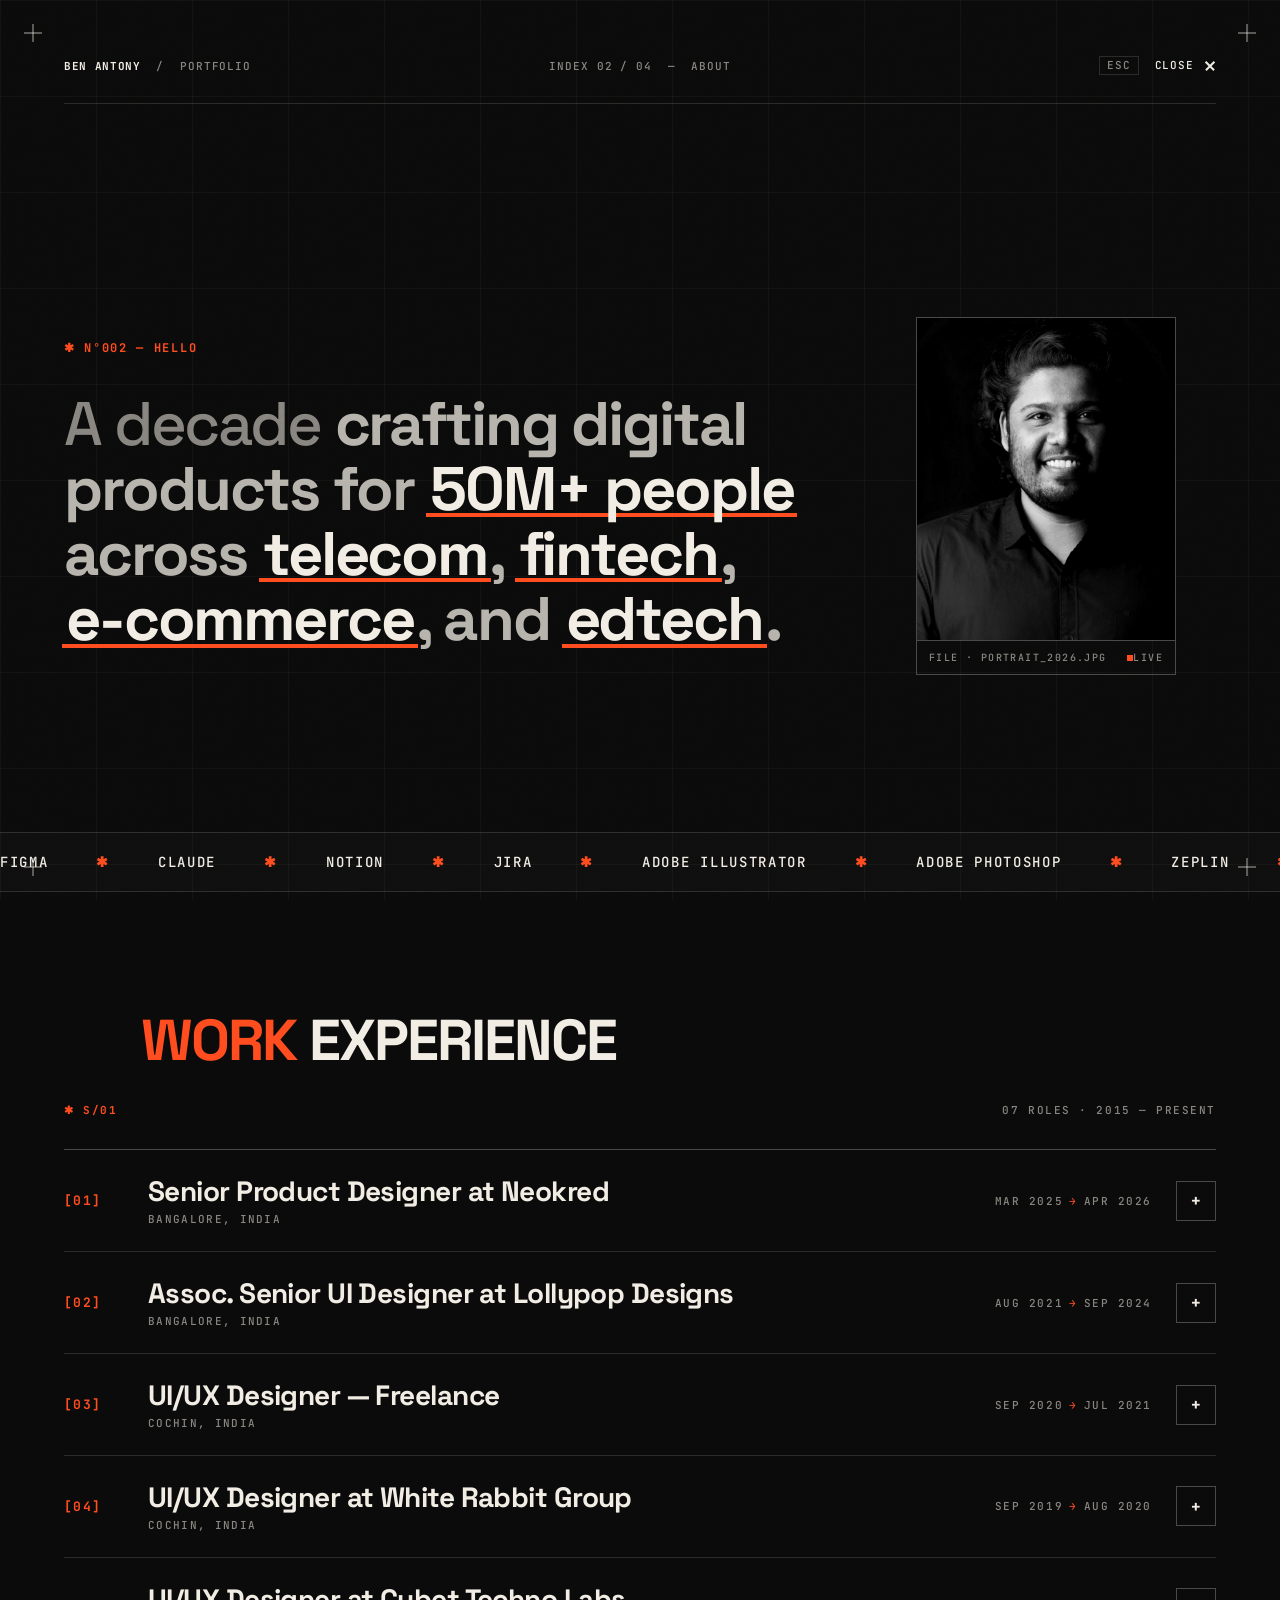
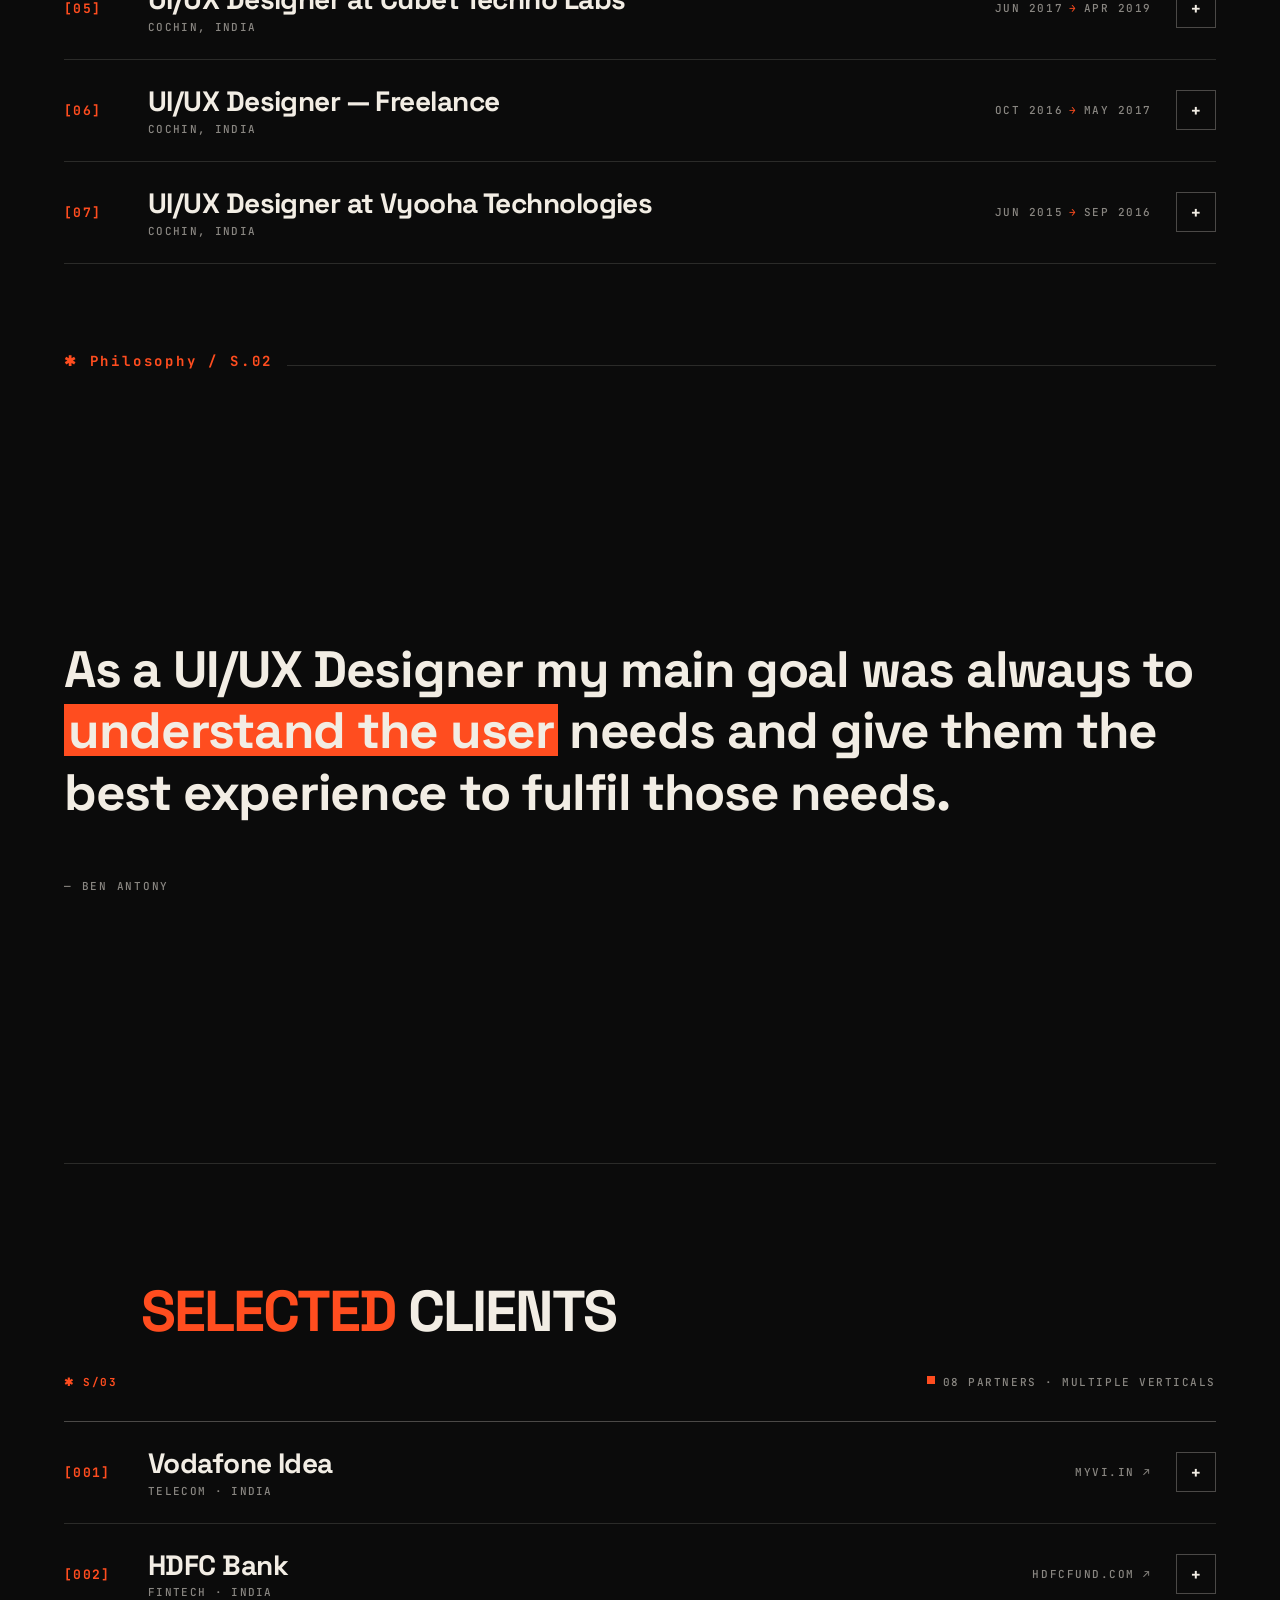
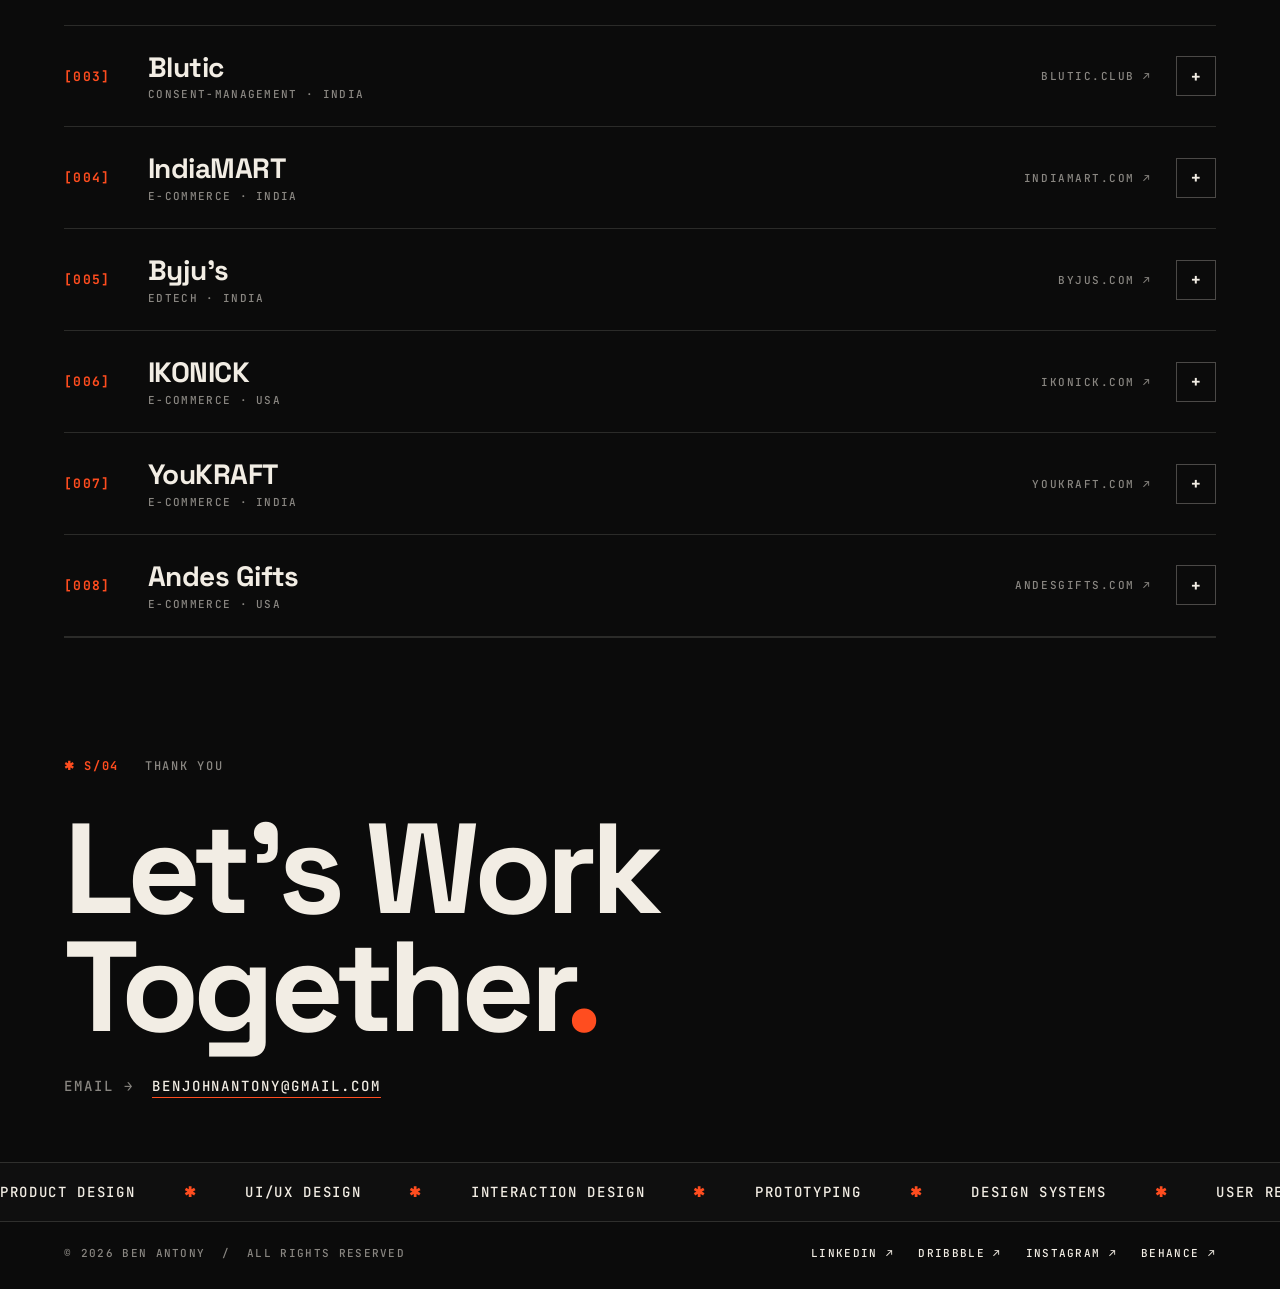
==== commit f4c26051: "Add files via upload" ====
--- a/about.html
+++ b/about.html
@@ -925,7 +925,7 @@
           <button class="item-head" type="button">
             <span class="idx">[01]</span>
             <span class="title">Senior Product Designer at Neokred<span class="sub">Bangalore, India</span></span>
-            <span class="dates">Mar 2025<span class="arr">→</span>Present</span>
+            <span class="dates">Mar 2025<span class="arr">→</span>Apr 2026</span>
             <span class="toggle" aria-hidden="true"><span class="sign">+</span></span>
           </button>
           <div class="item-body">
@@ -1134,7 +1134,7 @@
         <article class="item" data-expandable aria-expanded="false">
           <button class="item-head" type="button">
             <span class="idx">[002]</span>
-            <span class="title">HDFC Bank<span class="sub">Finance · India</span></span>
+            <span class="title">HDFC Bank<span class="sub">Fintech · India</span></span>
             <span class="dates">hdfcfund.com ↗</span>
             <span class="toggle" aria-hidden="true"><span class="sign">+</span></span>
           </button>
@@ -1147,7 +1147,7 @@
         <article class="item" data-expandable aria-expanded="false">
           <button class="item-head" type="button">
             <span class="idx">[003]</span>
-            <span class="title">Blutic<span class="sub">Privacy Tech · India</span></span>
+            <span class="title">Blutic<span class="sub">Consent-Management · India</span></span>
             <span class="dates">blutic.club ↗</span>
             <span class="toggle" aria-hidden="true"><span class="sign">+</span></span>
           </button>
@@ -1199,7 +1199,7 @@
         <article class="item" data-expandable aria-expanded="false">
           <button class="item-head" type="button">
             <span class="idx">[007]</span>
-            <span class="title">YouKRAFT<span class="sub">Marketplace · India</span></span>
+            <span class="title">YouKRAFT<span class="sub">E-commerce · India</span></span>
             <span class="dates">youkraft.com ↗</span>
             <span class="toggle" aria-hidden="true"><span class="sign">+</span></span>
           </button>
--- a/assets/transition.css
+++ b/assets/transition.css
@@ -0,0 +1,44 @@
+/* Page transition — orange slab.
+   On every page load: slab starts covering, slides up off-screen (reveal).
+   On link click (handled by transition.js): slab slides up from bottom to cover. */
+
+.page-transition {
+  position: fixed;
+  inset: 0;
+  z-index: 9000;
+  pointer-events: none;
+  background: #FF4D1F;
+  transform: translateY(101%);
+  will-change: transform;
+  overflow: hidden;
+}
+
+/* Per-page override — contact uses an orange background, so the slab swaps
+   to the brand cream/white for contrast. */
+.page-transition.theme-light,
+html.pt-light .page-transition { background: #F2EDE4; }
+
+/* Reveal — runs immediately on page load */
+.page-transition.intro {
+  transform: translateY(0);
+  animation: page-reveal 800ms cubic-bezier(0.64, 0, 0.78, 0) forwards;
+}
+
+@keyframes page-reveal {
+  0%   { transform: translateY(0); }
+  100% { transform: translateY(-101%); }
+}
+
+/* Cover — applied via JS when leaving the page */
+.page-transition.outro {
+  animation: page-cover 650ms cubic-bezier(0.22, 1, 0.36, 1) forwards;
+}
+
+@keyframes page-cover {
+  0%   { transform: translateY(101%); }
+  100% { transform: translateY(0); }
+}
+
+@media (prefers-reduced-motion: reduce) {
+  .page-transition { display: none; }
+}
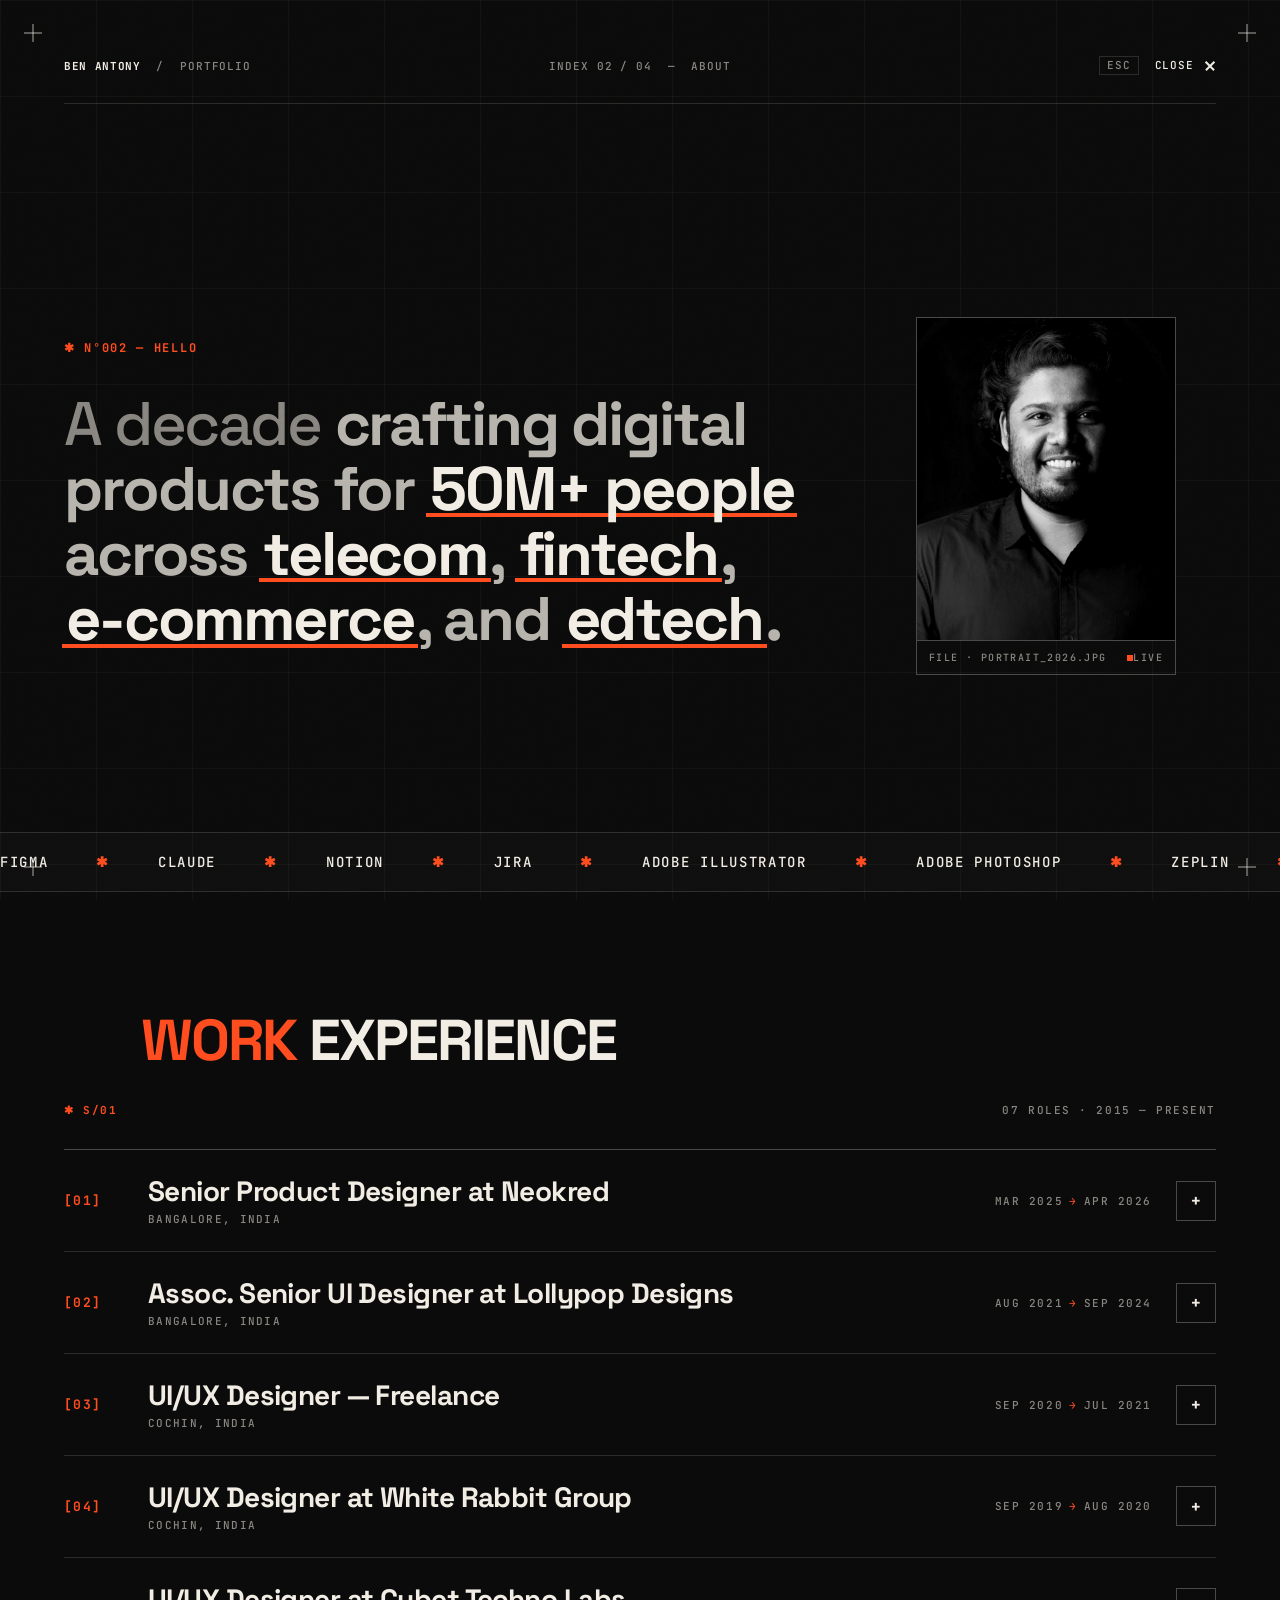
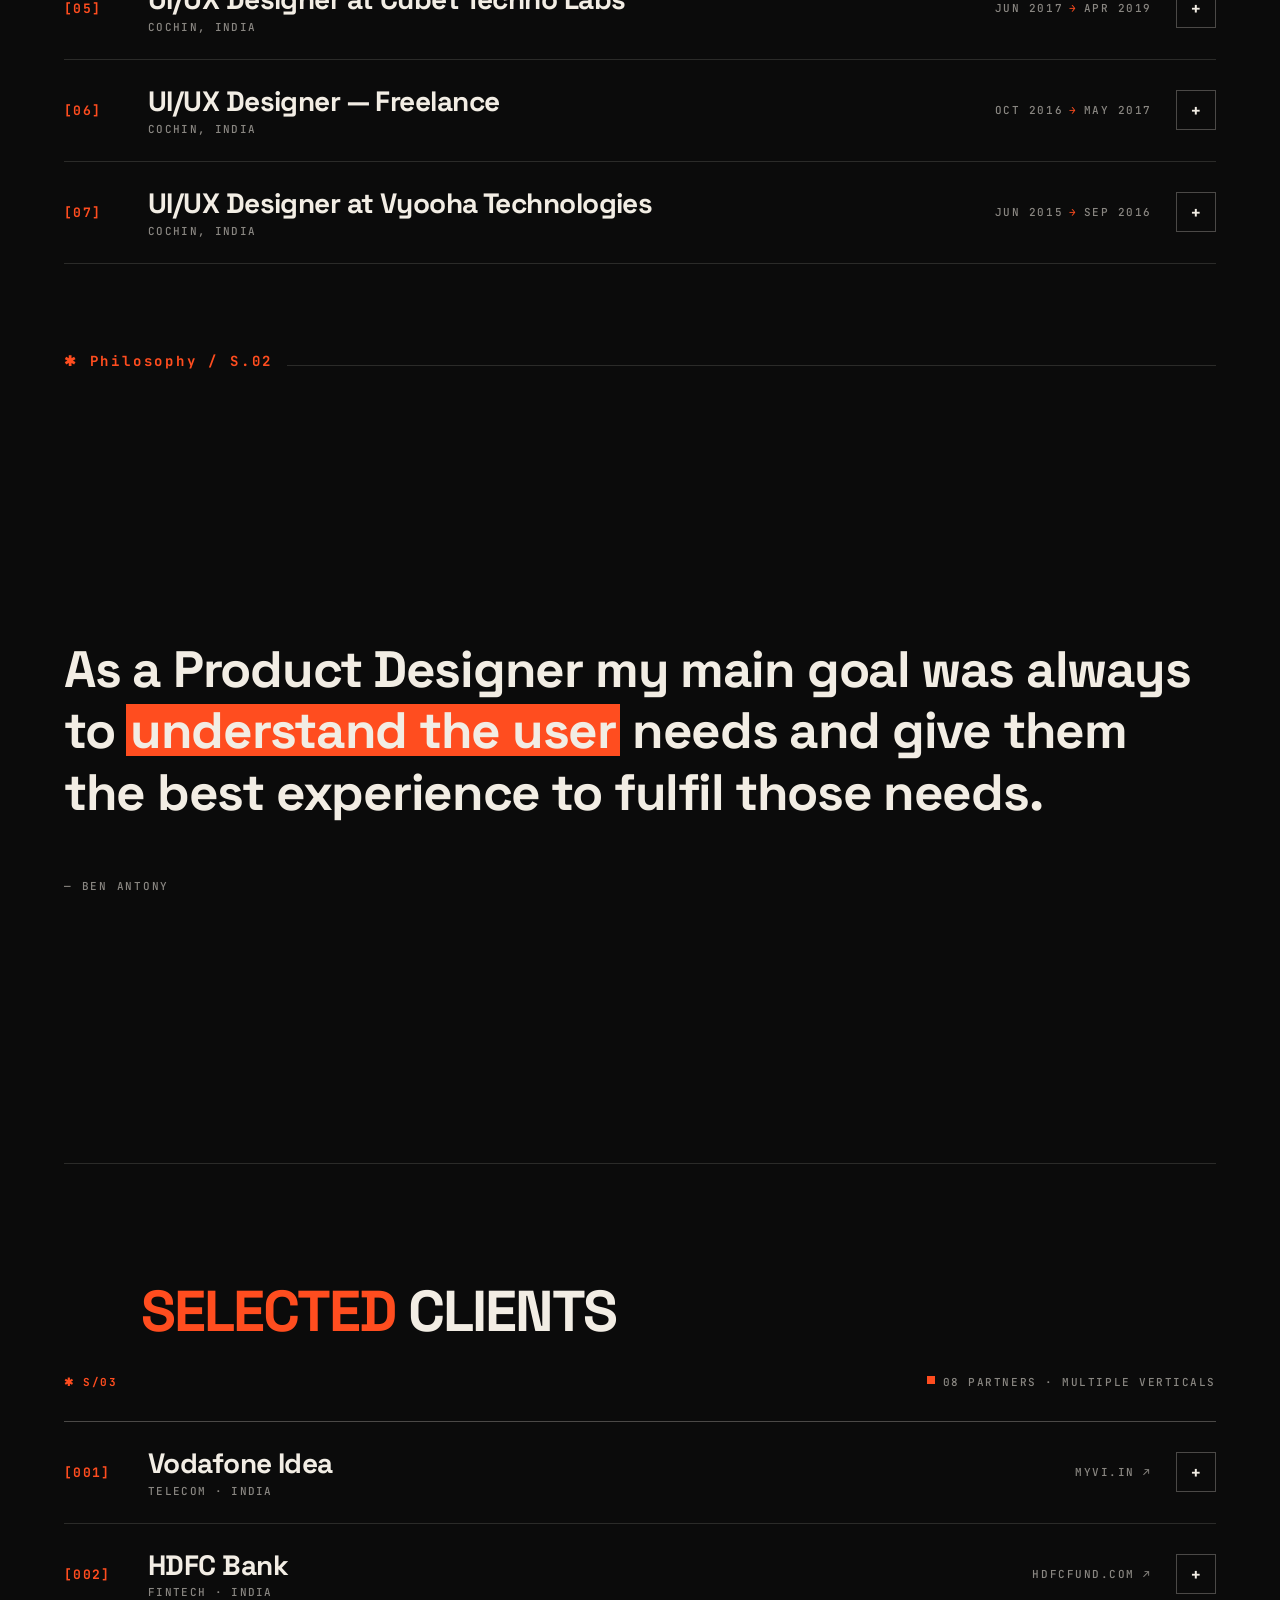
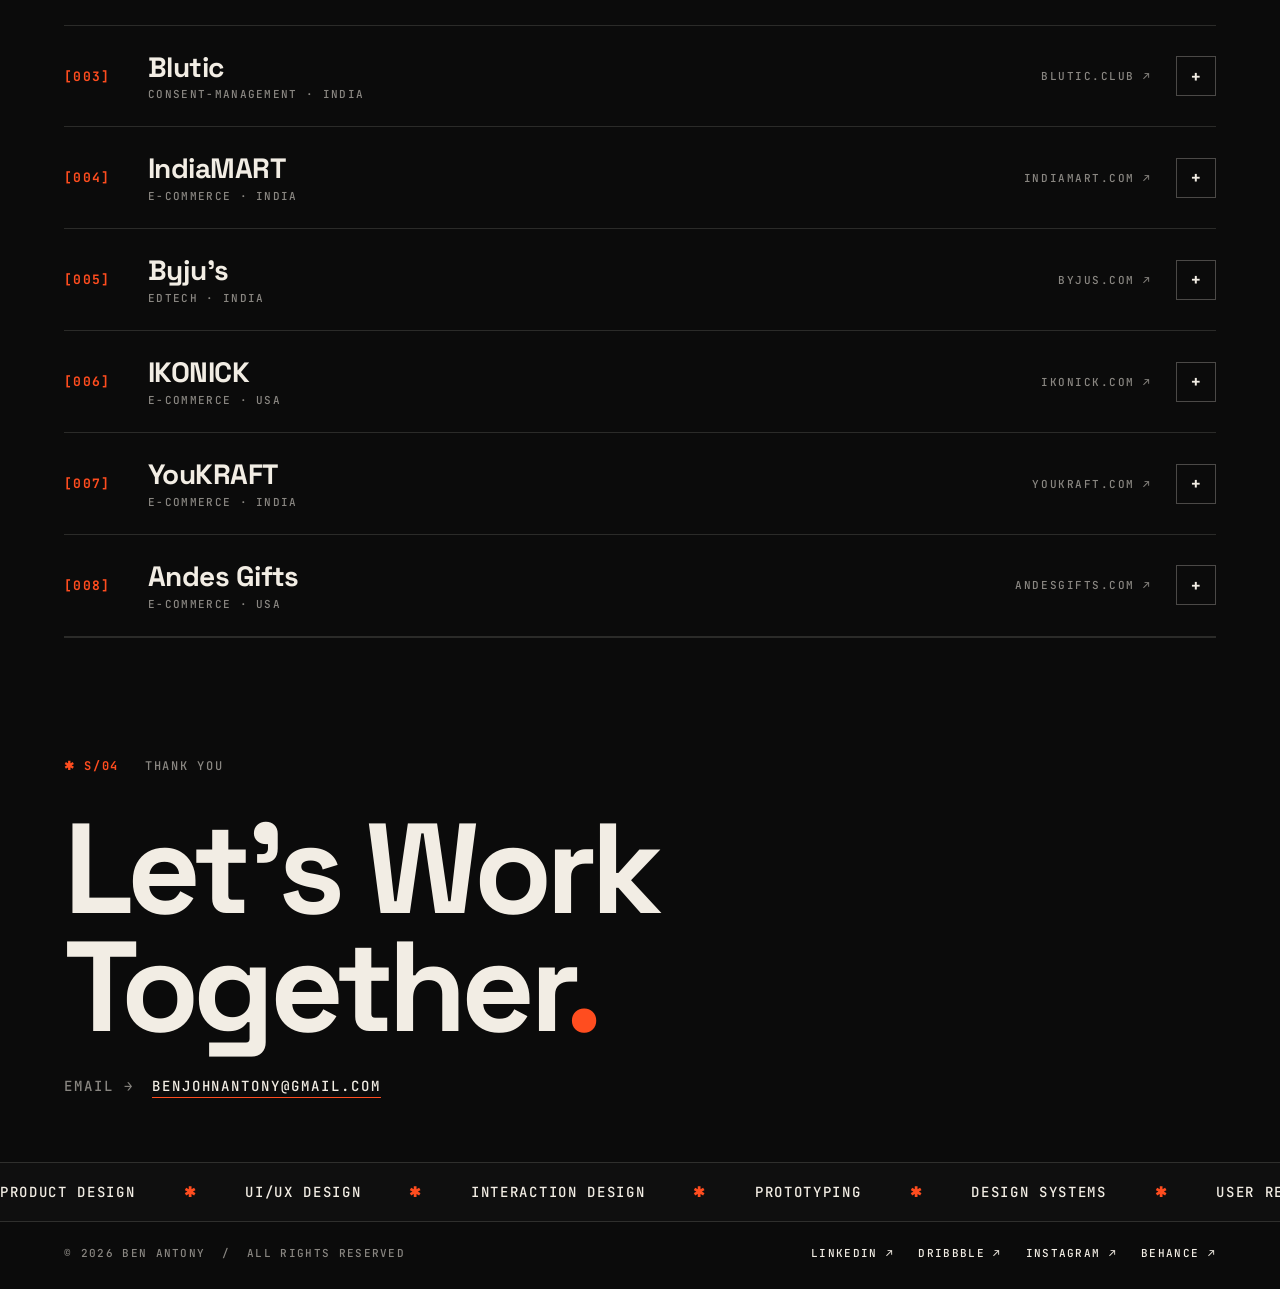
==== commit 95094d48: "Add files via upload" ====
--- a/about.html
+++ b/about.html
@@ -1102,7 +1102,7 @@
       <div class="quote-stack">
         <article class="quote-slide is-active" data-i="01">
           <blockquote>
-            As a UI/UX Designer my main goal was always to <span class="hl">understand the user</span> needs and give them the best experience to fulfil those needs.
+            As a Product Designer my main goal was always to <span class="hl">understand the user</span> needs and give them the best experience to fulfil those needs.
           </blockquote>
           <div class="sig">— Ben Antony</div>
         </article>
